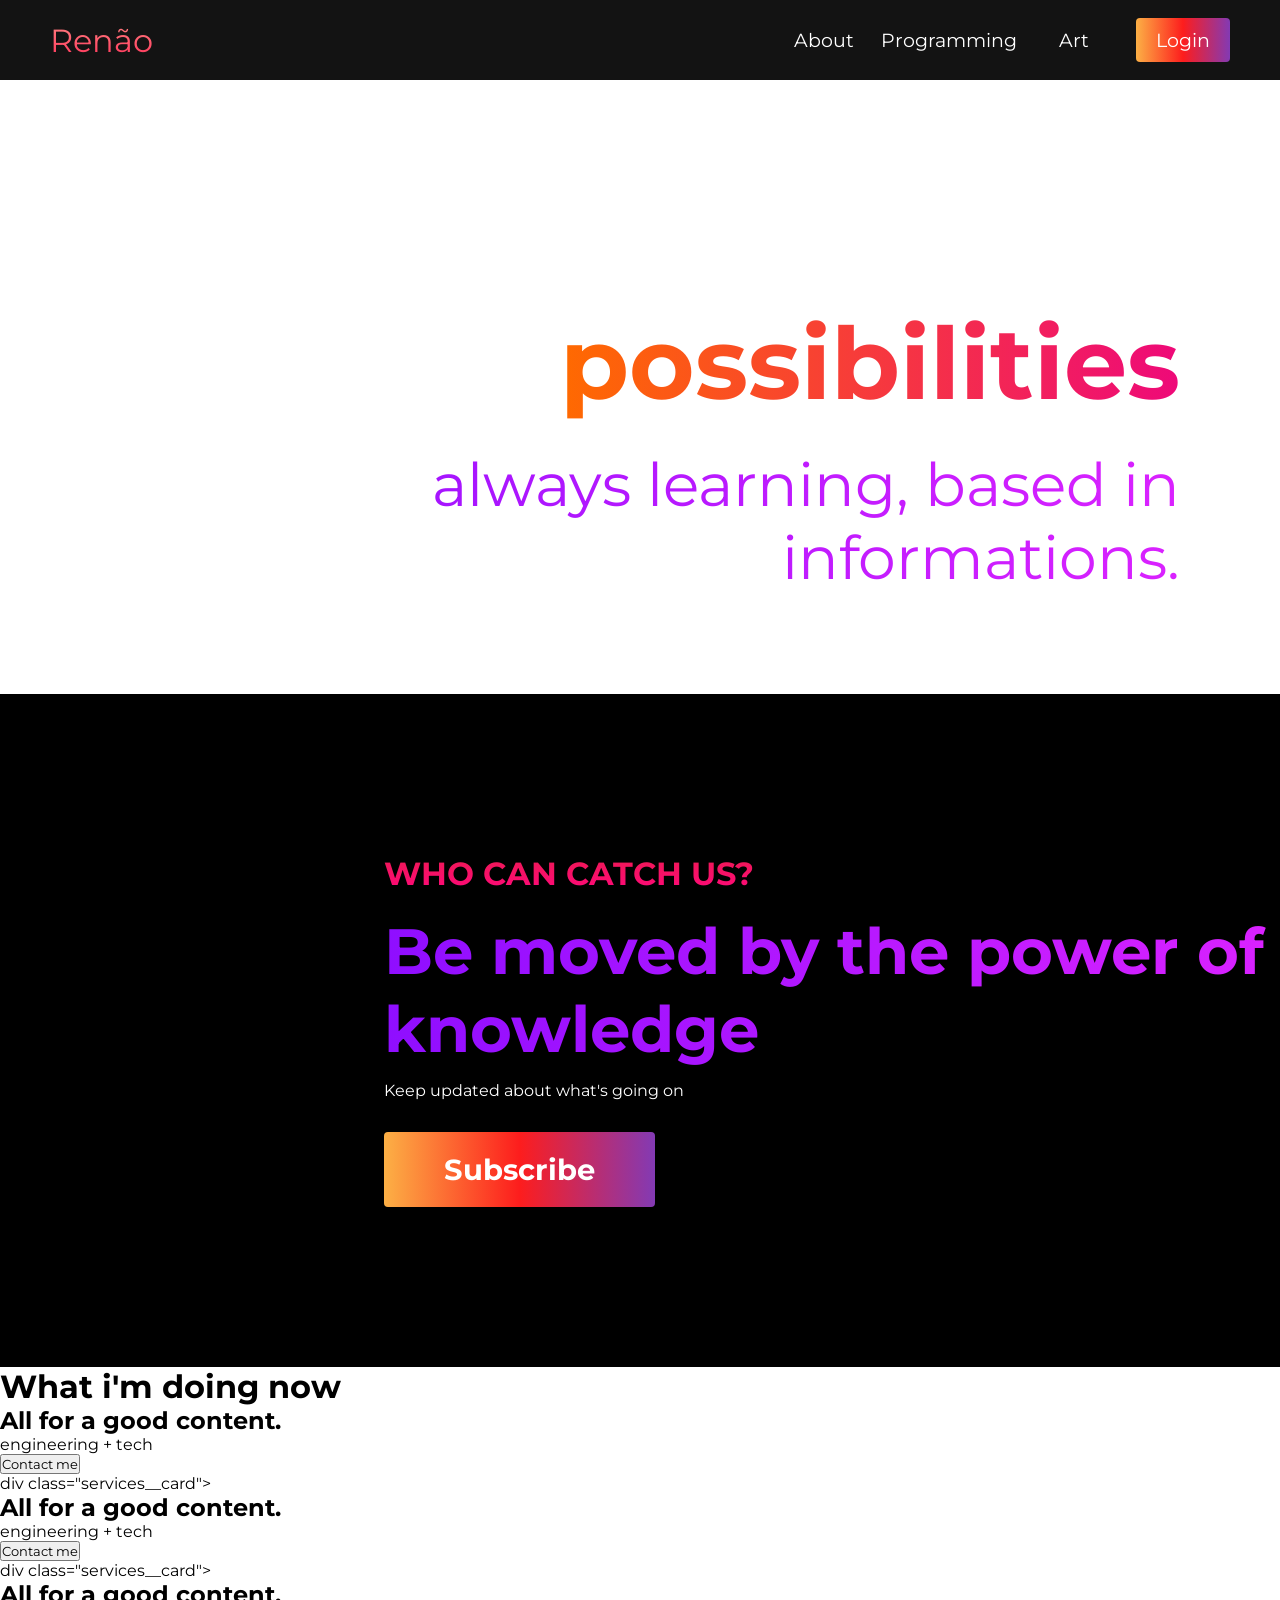
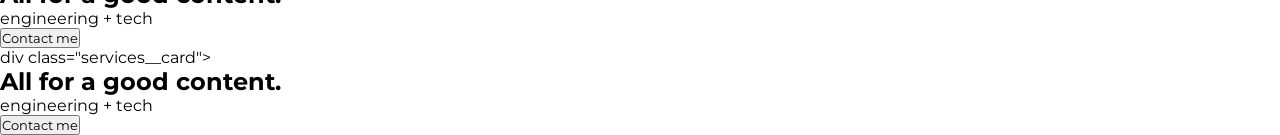
==== website (html-css-js)/home_page/index.html @ 816e6fe8 "17/02/2023 [20h17min] update envolving activities." ====
<!DOCTYPE html>
<html lang="en">
<head>
    <meta charset="UTF-8">
    <meta http-equiv="X-UA-Compatible" content="IE=edge">
    <meta name="viewport" content="width=device-width, initial-scale=1.0">
    <title>Renão | Digital Content + Entertainment</title>
    <link rel="stylesheet" href="styles.css">
    <link rel="stylesheet" href="https://unicons.iconscout.com/release/v4.0.0/css/line.css">    
</head>
<body>
    <!-- Navbar Section -->
    <nav class="navbar">
        <div class="navbar__container">
            <a href="#home" id="navbar__logo">Renão</a>
            <div class="navbar__toggle" id="mobile-menu">
                <span class="bar"></span>
                <span class="bar"></span>
                <span class="bar"></span>
            </div>
            <ul class="navbar__menu">
                <li class="navbar__item">
                    <a href="#about" class="navbar__links" id="about-page">About</a>
                </li>
                <li class="navbar__item">
                    <a href="#programming" class="navbar__links" id="devops-page">Programming</a>
                </li>
                <li class="navbar__item">
                    <a href="#art" class="navbar__links" id="portfolio-page">Art</a>
                </li>
                <li class="navbar__item">
                    <a href="#login" class="button" id="login">Login</a>
                </li>
            </ul>
        </div>
    </nav>

    <!-- Hero Section -->
    <div id="hero" class="home">
        <div class="hero__container">
            <h1 class="hero__heading">A world of <span>possibilities</span></h1>
            <p class="hero_description">always learning, based in informations.</p>
        </div>
    </div>

    <!-- About Section -->
    <div class="main" id="about">
        <div class="main__content">
            <div class="main__img--container">
                <!-- sublime text content -->
            </div>
                <h1>Who can catch us?</h1>
                <h2>Be moved by the power of knowledge</h2>
                <p><a>Keep updated about what's going on</a></p>
                <button class="main__btn"><a href="#"><b>Subscribe</b></a></button>
        </div>        
    </div>

<!-- What I'm Doing Now Section -->
<div class="whatimdoing" id="whatimdoingnow">
    <h1>What i'm doing now</h1>
    <div class="services__wrapper">
        <div class="services__card">
            <h2>All for a good content.</h2>
            <p>engineering + tech</p>
            <div class="services__btn"><button>Contact me</button></div>
        </div>
        div class="services__card">
            <h2>All for a good content.</h2>
            <p>engineering + tech</p>
            <div class="services__btn"><button>Contact me</button></div>
        </div>
        div class="services__card">
            <h2>All for a good content.</h2>
            <p>engineering + tech</p>
            <div class="services__btn"><button>Contact me</button></div>
        </div>
        div class="services__card">
            <h2>All for a good content.</h2>
            <p>engineering + tech</p>
            <div class="services__btn"><button>Contact me</button></div>
        </div>
    </div>
</div>
    <script src="app.js"></script>
</body> 
</html>
---- website (html-css-js)/home_page/styles.css ----
@import url('https://fonts.googleapis.com/css2?family=Montserrat:ital,wght@0,400;0,500;0,600;0,700;0,800;0,900;1,300;1,400;1,600;1,700;1,800;1,900&display=swap');

* { 
    box-sizing: border-box;
    margin: 0;
    padding: 0;
    font-family: 'Montserrat', sans-serif;
    scroll-behavior: smooth;    
}

.navbar {
    background: #131313;
    height: 80px;
    display: flex;
    scroll-behavior: smooth;
}

.navbar {
    background: #131313;
    height: 80px;
    display: flex;
    justify-content: center;
    align-items: center;
    font-size: 1.2rem;
    position: sticky;
    top: 0;
    z-index: 999;    
}

.navbar__container {
    display: flex;
    justify-content: space-between;
    height: 80px;
    z-index: 1;
    width: 100%;
    max-width: 1300px;
    margin: 0 auto;
    padding: 0 50px;    
}

#navbar__logo {
    background-color: #ff8177;
    background-image: linear-gradient(to top, #ff0844 0%, #ffb199 100%);
    background-size: 100%;
    -webkit-background-clip: text;
    -moz-background-clip: text;
    -webkit-text-fill-color: transparent;
    -moz-text-fill-color: transparent;
    display: flex;
    align-items: center;
    cursor: pointer;
    text-decoration: none;
    font-size: 2rem;
}

.navbar__menu {
    display: flex;
    align-items: center;
    list-style: none;
}

.navbar__links {
    color: #fff;
    display: flex;
    align-items: center;
    justify-content: center;
    width: 125px;
    text-decoration: none;
    height: 100%;
    transition: all 0.3s ease;
}

.navbar_btn {
    display: flex;
    justify-content: center;
    align-items: center;
    padding: 0 1rem;
    width: 100%;
}

.button { 
    display: flex;
    justify-content: center;
    align-items: center;
    text-decoration: none;
    padding: 10px 20px;
    height: 100%;
    width: 100%;
    border: none;
    outline: none;
    border-radius: 4px;
    background: #833ab4;
    background:  -webkit-linear-gradient(to right, #fcb045,#fd1d1d, #833ab4);
    background:  linear-gradient(to right, #fcb045,#fd1d1d, #833ab4);
    color: #fff;
    transition: all 0.3s ease;
}

.navbar_btn { 
    display: flex;
    justify-content: center;
    align-items: center;
    padding: 0 1rem;
    width: 100%;
}

.navbar__links:hover {
    color: #9158fc;
    transition: all 0.3s ease;
}

@media screen and (max-width: 960px) {
    .navbar__container {
        display: flex;
        justify-content: space-between;
        height: 80px;
        z-index: 1;
        width: 100%;
        max-width: 1300px;
        padding: 0;
    }
.navbar__menu{
    display: grid;
    grid-template-columns: auto;
    margin: 0;
    width: 100%; 
    position: absolute;
    /* top: -1000px; */
    top: -1000px;
    opacity: 1;
    transition: all 0.5s ease;
    z-index: -1;
    background: #131313;
}

.navbar__menu.active {
    background: #131313;
    top: 100%;
    opacity: 1;
    transition: all 0.5 ease;
    z-index: 99;
    height: 60vh;
    font-size: 1.6rem;

}

#navbar__logo {
    padding-left: 25px;   
}

.navbar__toggle .bar {
    width: 25px;
    height: 3px;
    margin: 5px auto;
    transition: all 0.3s ease-in-out;
    background: #000;
}

.navbar__item {
    width: 100%;    
}

.navbar__links {
    text-align: center;
    padding: 2rem;
    width: 100%;
    display: table;
}

.navbar__btn {
    padding-bottom: 2rem;
}

.button {
    display: flex;
    justify-content: center;
    align-items: center;
    width: 80px;
    height: 80px;
    margin: 0;
}

#mobile-menu{
    position: absolute;
    top: 20%;
    right: 5%;
    transform: translate(5%, 20%);
}

.navbar__toggle .bar {
    display: block;
    cursor: pointer;
}

#mobile-menu.is-active .bar:nth-child(2) {
    opacity: 0;
}

#mobile-menu.is-active .bar:nth-child(1) {
    transform: translateY(8px) rotate(45deg);
}

#mobile-menu.is-active .bar:nth-child(3) {
    transform: translateY(-8px) rotate(-45deg);
}
}

/* Hero Section */
.hero {
    background: #000000;
    background: linear-gradient(to right, #161616, #000000);
    padding: 200px 0;
}

.hero__container {
    background-image: url('./images/_MG_0172.jpg');
    display: flex;
    flex-direction: column;
    justify-content: right;
    align-items: right;
    max-width: 100%;
    margin: 0 auto;
    height: 90%;
    text-align: right;
    padding: 100px;
}

.hero__heading {
    font-size: 100px;
    margin-bottom: 24px;
    color: #fff;
}

.hero__heading span {
    background: #ee0979;  /* fallback for old browsers */
    background: -webkit-linear-gradient(to right, #ff6a00, #ee0979);  /* Chrome 10-25, Safari 5.1-6 */
    background: linear-gradient(to right, #ff6a00, #ee0979); /* W3C, IE 10+/ Edge, Firefox 16+, Chrome 26+, Opera 12+, Safari 7+ */
}

.hero__heading span {
    background: #ee0979;  /* fallback for old browsers */
    background: -webkit-linear-gradient(to right, #ff6a00, #ee0979);  /* Chrome 10-25, Safari 5.1-6 */
    background: linear-gradient(to right, #ff6a00, #ee0979); /* W3C, IE 10+/ Edge, Firefox 16+, Chrome 26+, Opera 12+, Safari 7+ */
    background-size: 100%;
    -webkit-background-clip: text;
    -moz-background-clip: text;
    -webkit-text-fill-color: transparent;
    -mo-text-fill-color: transparent;
}

.hero_description{
    font-size: 60px;
    background: #da22ff;  /* fallback for old browsers */
    background: -webkit-linear-gradient(to right, #9114ff, #da22ff);  
    /* Chrome 10-25, Safari 5.1-6 */
    background: linear-gradient(to right, #8f0eff, #da22ff);
    /* W3C, IE 10+/ Edge, Firefox 16+, Chrome 26+, Opera 12+, Safari 7+ */
    background-size: 100%;
    -webkit-background-clip: text;
    -moz-background-clip: text;
    -webkit-text-fill-color: transparent;
    -mo-text-fill-color: transparent;
}

.highlight { 
    border-bottom: 4px solid rgb(132, 0, 255);
}

@media screen and (max-width: 768px) {
    .hero__heading {
        font-size: 60px;
    }

    .hero__description {
        font-size: 40px;
    }
}

/* About Section */
.main {
    background-color: #000000;
    padding: 10rem 0;
}

.main__container {
    display: grid;
    grid-template-columns: 1fr 1fr;
    align-items: center;
    justify-content: center;
    margin: 0 auto;
    height: 90%;
    z-index: 1;
    width: 100%;
    max-width: 1300px;
    padding: 0 50px;
}

.main__content{
    color: #fff;
    width: 100%;    
}

.main__content h1 {
    font-size: 2rem;
    margin-left: 30%;
    background-color: #fe3b6f;
    background-image: linear-gradient(to top, #ff087b 0%, #ed1a52 100%);
    background-size: 100%;
    -webkit-background-clip: text;
    -moz-background-clip: text;
    -webkit-text-fill-color: transparent;
    -moz-text-fill-color: transparent;
    text-transform: uppercase;
    margin-bottom: 32px;    
}

.main__content h2 {
    font-size: 4rem;
    margin-top: -1%;
    margin-left: 30%;
    margin-bottom: 1%;
    background: #da22ff;  /* fallback for old browsers */
    background: -webkit-linear-gradient(to right, #9114ff, #da22ff);  
    /* Chrome 10-25, Safari 5.1-6 */
    background: linear-gradient(to right, #8f0eff, #da22ff);
    /* W3C, IE 10+/ Edge, Firefox 16+, Chrome 26+, Opera 12+, Safari 7+ */
    background-size: 100%;
    -webkit-background-clip: text;
    -moz-background-clip: text;
    -webkit-text-fill-color: transparent;
    -mo-text-fill-color: transparent;
}

.main__content p {
    margin-top: 0,7%;
    margin-left: 30%;
}

.main__content button {
    margin-left: 30%;
}

.main__btn {
    font-size: 1.8rem;
    background: #833ab4;
    background:  -webkit-linear-gradient(to right, #fcb045,#fd1d1d, #833ab4);
    background:  linear-gradient(to right, #fcb045,#fd1d1d, #833ab4);
    padding: 20px 60px;
    border: none;
    border-radius: 4px;
    color: #fff;
    margin-top: 2rem;
    cursor: pointer;
    position: relative;
    transition: all 0.35s;
    outline: none;
}

.main__btn a {
    position: relative;
    z-index: 2;
    color: #fff;
    text-decoration: none;    
}

.main__btn:after {
    position: absolute;
    content: '';
    top: 0;
    left: 0;
    width: 0;
    height: 100%;
    background: all 0.35s;
    border-radius: 4px;
}

.main__btn:hover {
    color: #fff;   
}

.main__btn:hover:after {
    width: 100%;
}

.main__img--container {
    text-align: center;  
}

.main__img--card {
    margin: 10px;
    height: 500px;
    width: 500px;
    border-radius: 4px;
    display: flex;
    flex-direction: column;
    justify-content: center;
    color: #fff;
    background-image: linear-gradient(to right, #00dbde 0%, #fc00ff 100%);    
}

.uil-layer-group, 
.uil-users { 
    font-size: 14rem;
}

#card-2 {
    background: #ff512f;
    background:  -webkit-linear-gradient(to right, #dd2476,#ff512f);
    background:  linear-gradient(to right, #dd2476,#ff512f, #833ab4);
}

/* Mobile Responsive */
@media screen and(max-width: 1100px) {
    .main__container {
        display: grid;
        grid-template-columns: 1fr;
        align-items: center;
        width: 100%;
        margin: 0 auto;
        height: 90%;
    }
    .main__img--container {
        display: flex;
        justify-content: center;
    }

    .main__img--card {
        height: 425px;
        width: 425px;
    }

    .main__content {
        text-align: center;
        margin-bottom: 4rem;
    }

    .main__content h1 {
        font-size: 2.5rem;
        margin-top: 2rem;

    }

    .main__content h2 {
        font-size: 3rem;
    }

    .main__content p {
        margin-top: 1rem;
        font-size: 1.5rem;
    }
}

@media screen and (max-width: 480px) {
    .main__img--card {
        width: 250px;
        height: 250px;        
    }

    .fa-users,  .fa-layer-group {
        font-size: 4rem;
    }

    .main__content h1 {
        font-size: 2rem;
        margin-top: 3rem;

    }
 
    .main__content h1 {
        font-size: 2.5rem;
        margin-top: 2rem;

    }

    .main__content h2 {
        font-size: 3rem;
    }

    .main__content p {
        margin-top: 2rem;
    }

    .main__btn {
        padding: 12px 36px;
        margin: 2.5rem 0;
    }
}
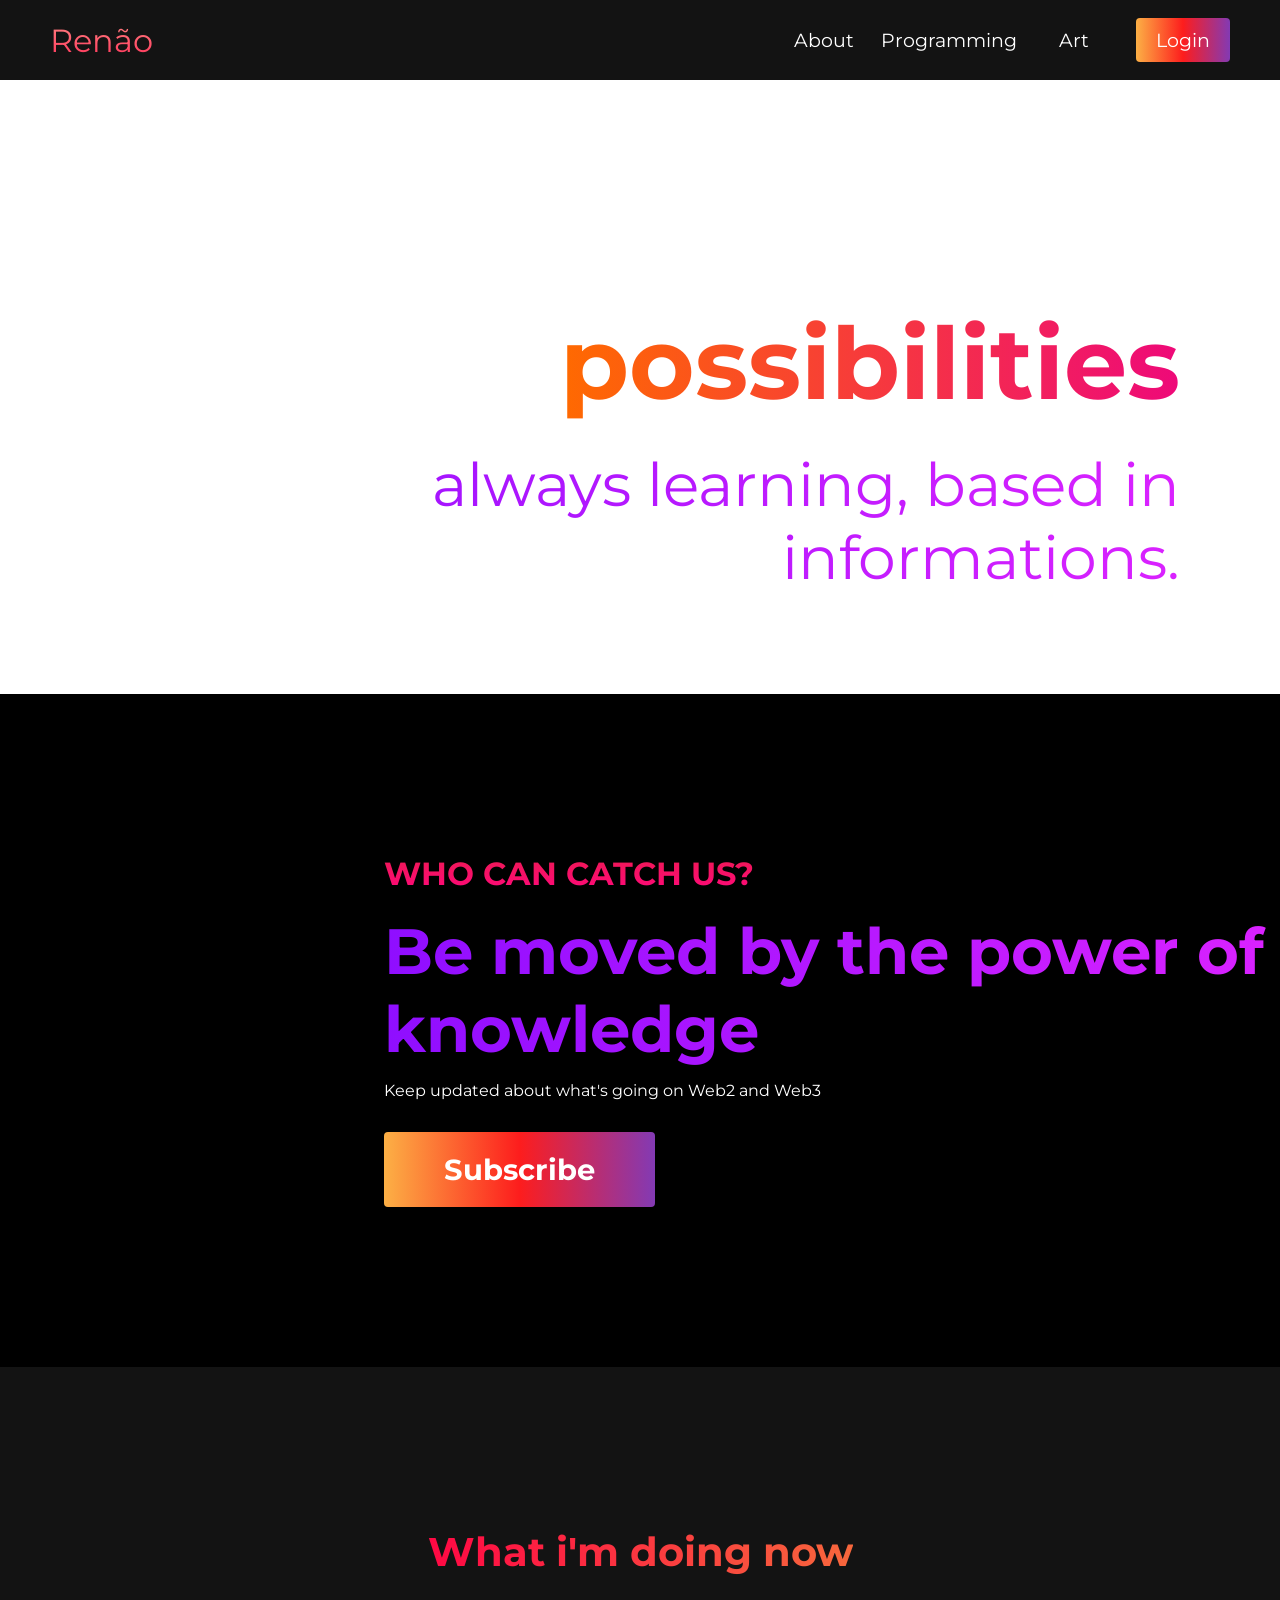
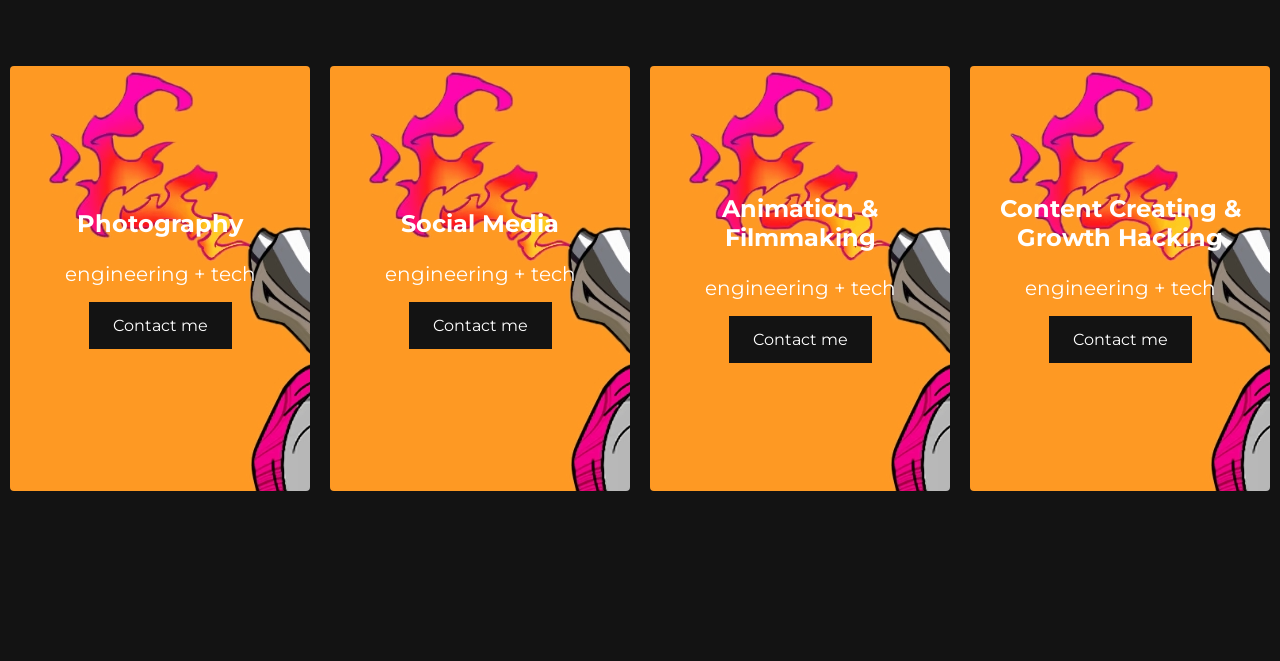
==== commit 880c36ef: "17/02/2023 [21h33min]" ====
--- a/website (html-css-js)/home_page/index.html
+++ b/website (html-css-js)/home_page/index.html
@@ -51,7 +51,7 @@
             </div>
                 <h1>Who can catch us?</h1>
                 <h2>Be moved by the power of knowledge</h2>
-                <p><a>Keep updated about what's going on</a></p>
+                <p><a>Keep updated about what's going on Web2 and Web3</a></p>
                 <button class="main__btn"><a href="#"><b>Subscribe</b></a></button>
         </div>        
     </div>
@@ -59,26 +59,26 @@
 <!-- What I'm Doing Now Section -->
 <div class="whatimdoing" id="whatimdoingnow">
     <h1>What i'm doing now</h1>
-    <div class="services__wrapper">
-        <div class="services__card">
-            <h2>All for a good content.</h2>
+    <div class="whatimdoing__wrapper">
+        <div class="whatimdoing__card" id="1">
+            <h2>Photography</h2>
             <p>engineering + tech</p>
-            <div class="services__btn"><button>Contact me</button></div>
+            <div class="whatimdoing__btn"><button>Contact me</button></div>
         </div>
-        div class="services__card">
-            <h2>All for a good content.</h2>
+        <div class="whatimdoing__card" id="2">
+            <h2>Social Media</a></h2>
             <p>engineering + tech</p>
-            <div class="services__btn"><button>Contact me</button></div>
+            <div class="whatimdoing__btn"><button>Contact me</button></div>
         </div>
-        div class="services__card">
-            <h2>All for a good content.</h2>
+        <div class="whatimdoing__card" id="3">
+            <h2>Animation & Filmmaking</h2>
             <p>engineering + tech</p>
-            <div class="services__btn"><button>Contact me</button></div>
+            <div class="whatimdoing__btn"><button>Contact me</button></div>
         </div>
-        div class="services__card">
-            <h2>All for a good content.</h2>
+        <div class="whatimdoing__card" id="4">
+            <h2>Content Creating & Growth Hacking</h2>
             <p>engineering + tech</p>
-            <div class="services__btn"><button>Contact me</button></div>
+            <div class="whatimdoing__btn"><button>Contact me</button></div>
         </div>
     </div>
 </div>
--- a/website (html-css-js)/home_page/styles.css
+++ b/website (html-css-js)/home_page/styles.css
@@ -486,4 +486,100 @@
     }
 }
 
-
+/* What I'm Doing Now Section */
+.whatimdoing {
+    background: #131313;
+    display: flex;
+    flex-direction: column;
+    justify-content: center;
+    align-items: center;
+    height: 100%;
+    padding: 10rem 0;    
+}
+
+.whatimdoing h1 {
+    background-color: #ff8177;
+    background-image: linear-gradient(to right, #ff0844 0%, #f7673c 100%);
+    background-size: 100%;
+    -webkit-background-clip: text;
+    -moz-background-clip: text;
+    -webkit-text-fill-color: transparent;
+    -moz-text-fill-color: transparent;
+    margin-bottom: 5rem;
+    font-size: 2.5rem;
+}
+
+.whatimdoing__wrapper {
+    display: grid;
+    grid-template-columns: 1fr 1fr 1fr 1fr;
+    grid-template-rows: 1fr;
+}
+
+.whatimdoing__card {
+    margin: 10px;
+    height: 425px;
+    width: 300px;
+    border-radius: 4px;
+    display: flex;
+    flex-direction: column;
+    justify-content: center;
+    color: #fff;
+    background-image: linear-gradient(to right, #00dbde 0%, #fc00ff 100%);
+    transition: 0.3s ease-in;
+}
+.whatimdoing__card:nth-child(1) {
+    background-image: url('./images/profile_photo.jpg')
+}
+
+.whatimdoing__card:nth-child(2) {
+    background-image: url('./images/profile_photo.jpg')
+}
+
+.whatimdoing__card:nth-child(3) {
+    background-image: url('./images/profile_photo.jpg')
+}
+
+.whatimdoing__card:nth-child(4) {
+    background-image: url('./images/profile_photo.jpg') 
+}
+
+.whatimdoing__card h2 {
+    text-align: center;
+}
+
+.whatimdoing__card p {
+    text-align: center;
+    margin-top: 24px;
+    font-size: 20px;
+}
+
+.whatimdoing__btn {
+    display: flex;
+    justify-content: center;
+    margin-top: 16px;
+}
+
+.whatimdoing__card button {
+    color: #fff;
+    padding: 14px 24px;
+    border: none;
+    outline: none;
+    background-color: #131313;
+    font-size: 1rem;
+}
+
+.whatimdoing__card button:hover {
+    cursor: pointer;
+}
+
+.whatimdoing__card:hover {
+    transform: scale(1.075);
+    transition: 0.3s ease-in;
+    cursor: pointer;
+}
+
+.whatimdoing__card:hover {
+    transform: scale(1.075);
+    transition: 0.3s ease-in;
+    cursor: pointer;
+}
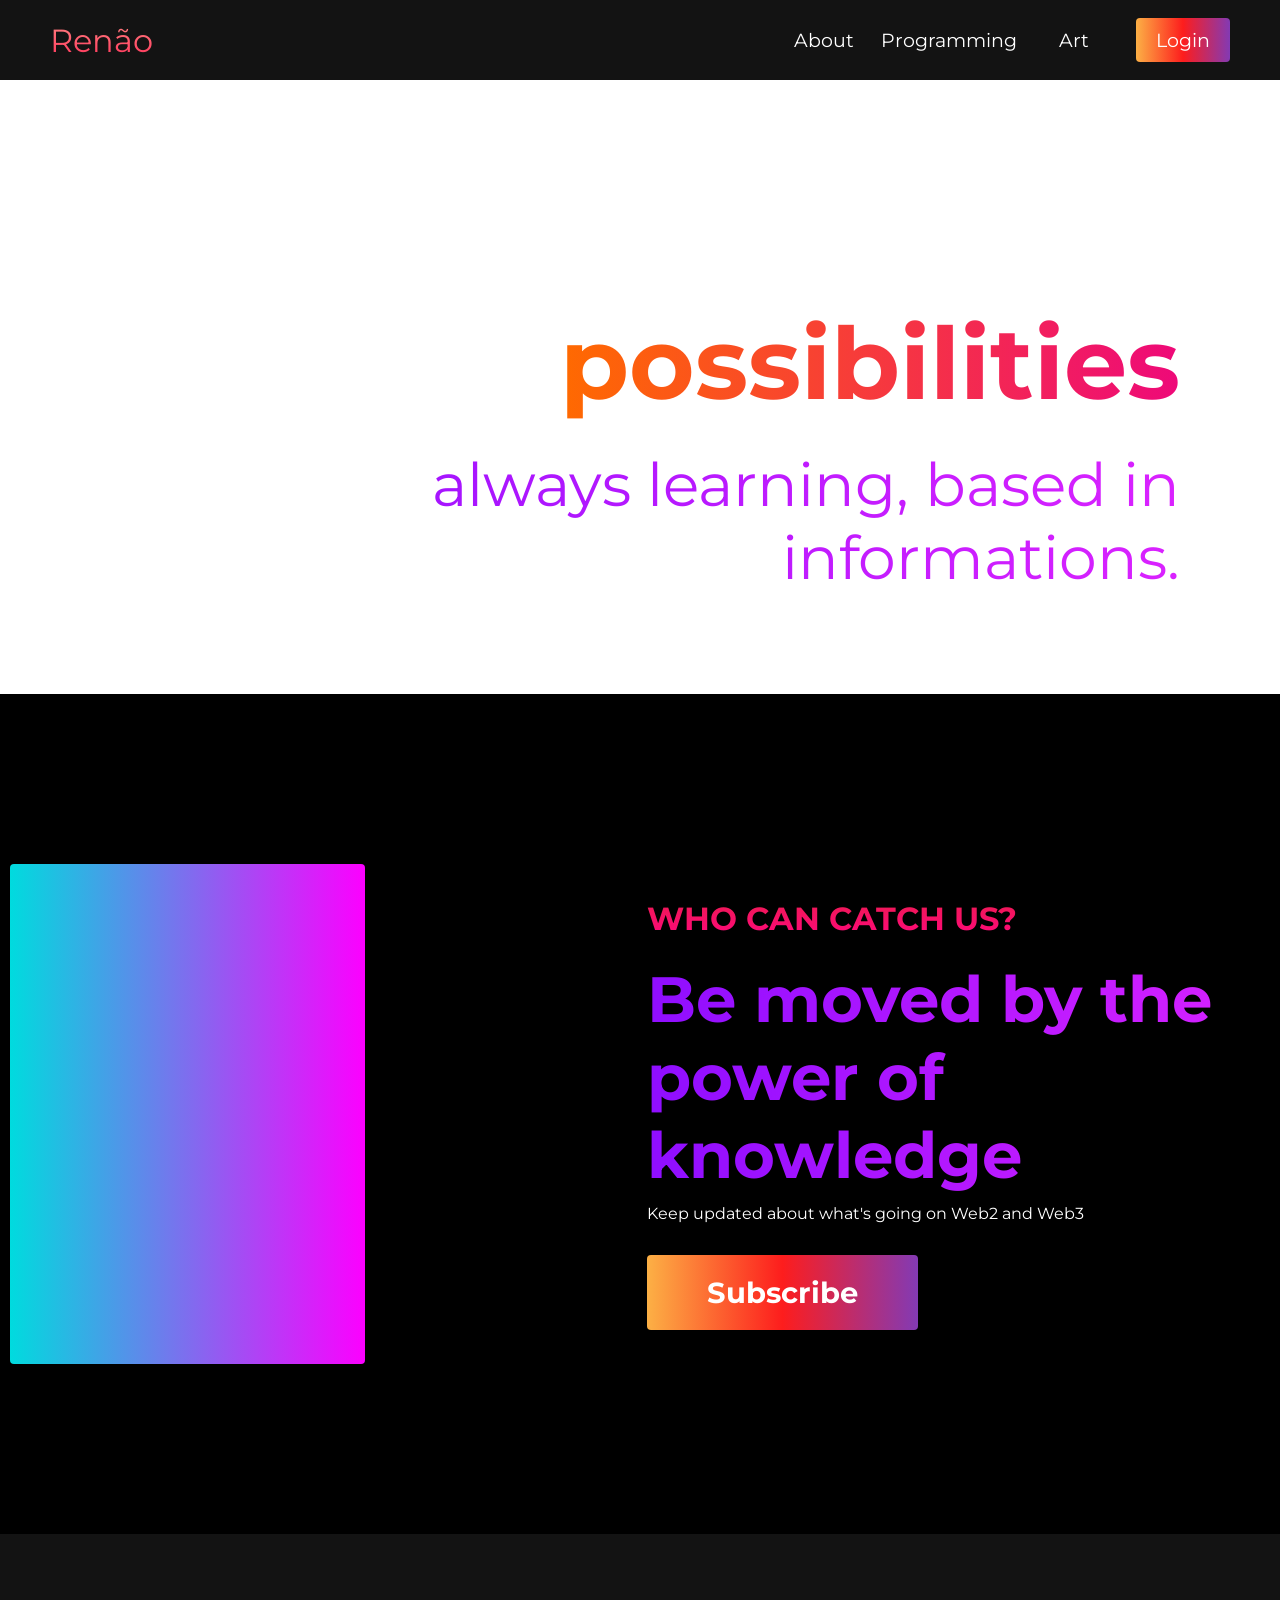
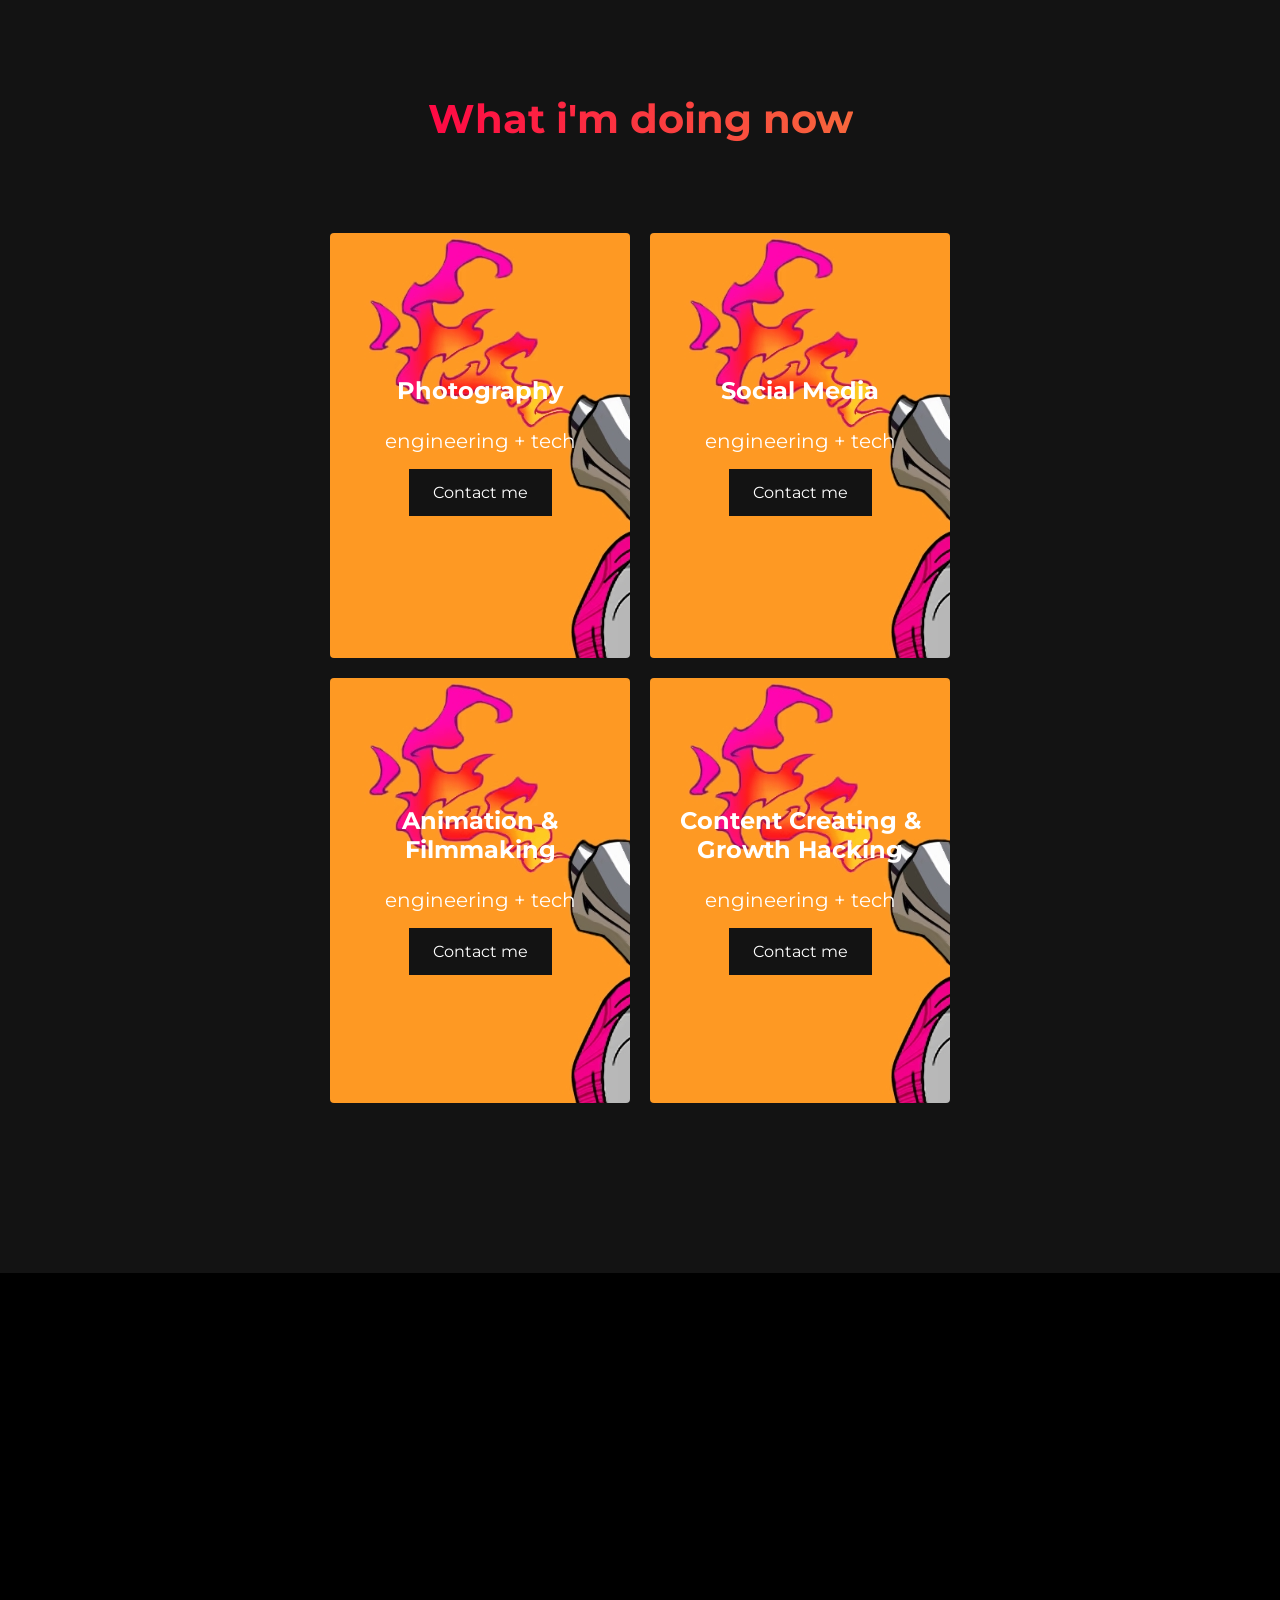
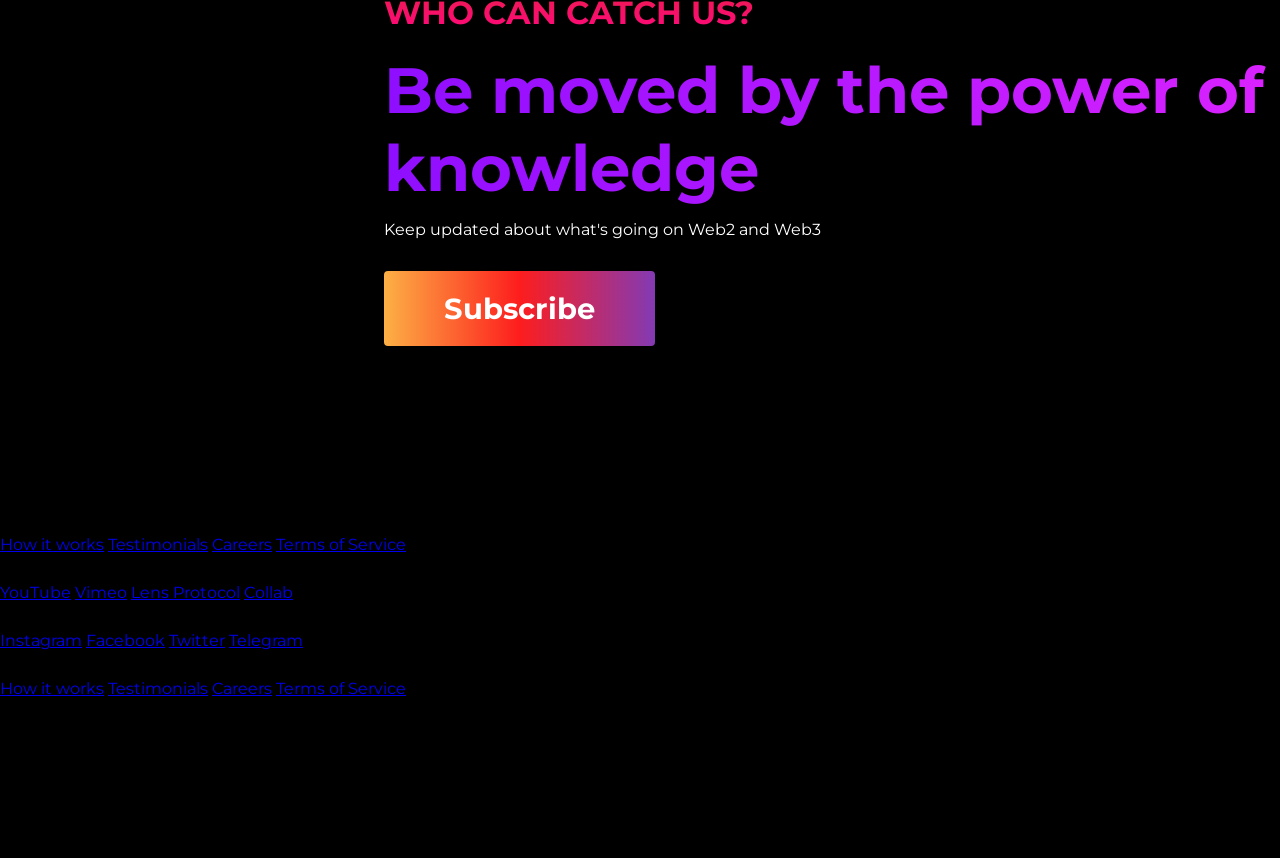
==== commit 52a5fca5: "17/02/2023 [23h06min] last update of the week. < keep it going />" ====
--- a/website (html-css-js)/home_page/index.html
+++ b/website (html-css-js)/home_page/index.html
@@ -47,12 +47,14 @@
     <div class="main" id="about">
         <div class="main__content">
             <div class="main__img--container">
-                <!-- sublime text content -->
+                <div class="main__img--card"><i class="uil uil-nerd"></i></div>
+                <div class="text-container">
+                    <h1>Who can catch us?</h1>
+                    <h2>Be moved by the power of knowledge</h2>
+                    <p><a>Keep updated about what's going on Web2 and Web3</a></p>
+                    <button class="main__btn"><a href="#"><b>Subscribe</b></a></button>  
+                </div>
             </div>
-                <h1>Who can catch us?</h1>
-                <h2>Be moved by the power of knowledge</h2>
-                <p><a>Keep updated about what's going on Web2 and Web3</a></p>
-                <button class="main__btn"><a href="#"><b>Subscribe</b></a></button>
         </div>        
     </div>
 
@@ -82,6 +84,60 @@
         </div>
     </div>
 </div>
+
+<!-- Features Section -->
+<div class="main" id="sign-up">
+    <div class="main" id="about">
+        <div class="main__content">
+                <h1>Who can catch us?</h1>
+                <h2>Be moved by the power of knowledge</h2>
+                <p><a>Keep updated about what's going on Web2 and Web3</a></p>
+                <button class="main__btn"><a href="#"><b>Subscribe</b></a></button>
+        </div>    
+</div>
+
+<!-- Footer Section -->
+<div class="footer_container">
+    <div class="footer_links">
+        <div class="footer__link--wrapper">
+            <div class="footer__container">
+              
+                        <div class="footer__link--items">
+                            <h2>About Us</h2>
+                            <a href="/login">How it works</a>
+                            <a href="/login">Testimonials</a>
+                            <a href="/login">Careers</a>
+                            <a href="/login">Terms of Service</a>
+                        </div>
+                    </div>
+                    <div class="footer__link-wrapper">
+                        <div class="footer__link--items">
+                            <h2>Videos</h2>
+                            <a href="/login">YouTube</a>
+                            <a href="/login">Vimeo</a>
+                            <a href="/login">Lens Protocol</a>
+                            <a href="/login">Collab</a>
+                        </div>
+                        <div class="footer__link--items">
+                            <h2>Social Media</h2>
+                            <a href="/login">Instagram</a>
+                            <a href="/login">Facebook</a>
+                            <a href="/login">Twitter</a>
+                            <a href="/login">Telegram</a>
+                        </div>
+                        <div class="footer__link--items">
+                            <h2>About Us</h2>
+                            <a href="/login">How it works</a>
+                            <a href="/login">Testimonials</a>
+                            <a href="/login">Careers</a>
+                            <a href="/login">Terms of Service</a>
+                        </div>
+                    </div>
+                    </div>
+                </div>
+    </div>
+</div>
+
     <script src="app.js"></script>
 </body> 
 </html>
--- a/website (html-css-js)/home_page/styles.css
+++ b/website (html-css-js)/home_page/styles.css
@@ -223,6 +223,16 @@
     height: 90%;
     text-align: right;
     padding: 100px;
+}
+
+.hero__container img {
+    margin: 10px;
+    height: 500px;
+    width: 500px;
+    border-radius: 4px;
+    display: flex;
+    flex-direction: column;
+    color: #fff;
 }
 
 .hero__heading {
@@ -383,7 +393,10 @@
 }
 
 .main__img--container {
-    text-align: center;  
+    text-align: left;
+    display: flex; 
+    justify-content: center;
+    align-items: center; 
 }
 
 .main__img--card {
@@ -394,12 +407,13 @@
     display: flex;
     flex-direction: column;
     justify-content: center;
+    align-items: center;
     color: #fff;
     background-image: linear-gradient(to right, #00dbde 0%, #fc00ff 100%);    
 }
 
 .uil-layer-group, 
-.uil-users { 
+.uil-nerd { 
     font-size: 14rem;
 }
 
@@ -582,4 +596,18 @@
     transform: scale(1.075);
     transition: 0.3s ease-in;
     cursor: pointer;
-}+}
+
+@media screen and (max-width: 1300px) {
+    .whatimdoing__wrapper {
+        grid-template-columns: 1fr 1fr;
+    }
+}
+
+@media screen and (max-width: 768px) {
+    .whatimdoing__wrapper {
+        grid-template-columns: 1fr;
+    }
+}
+
+/* Footer CSS */
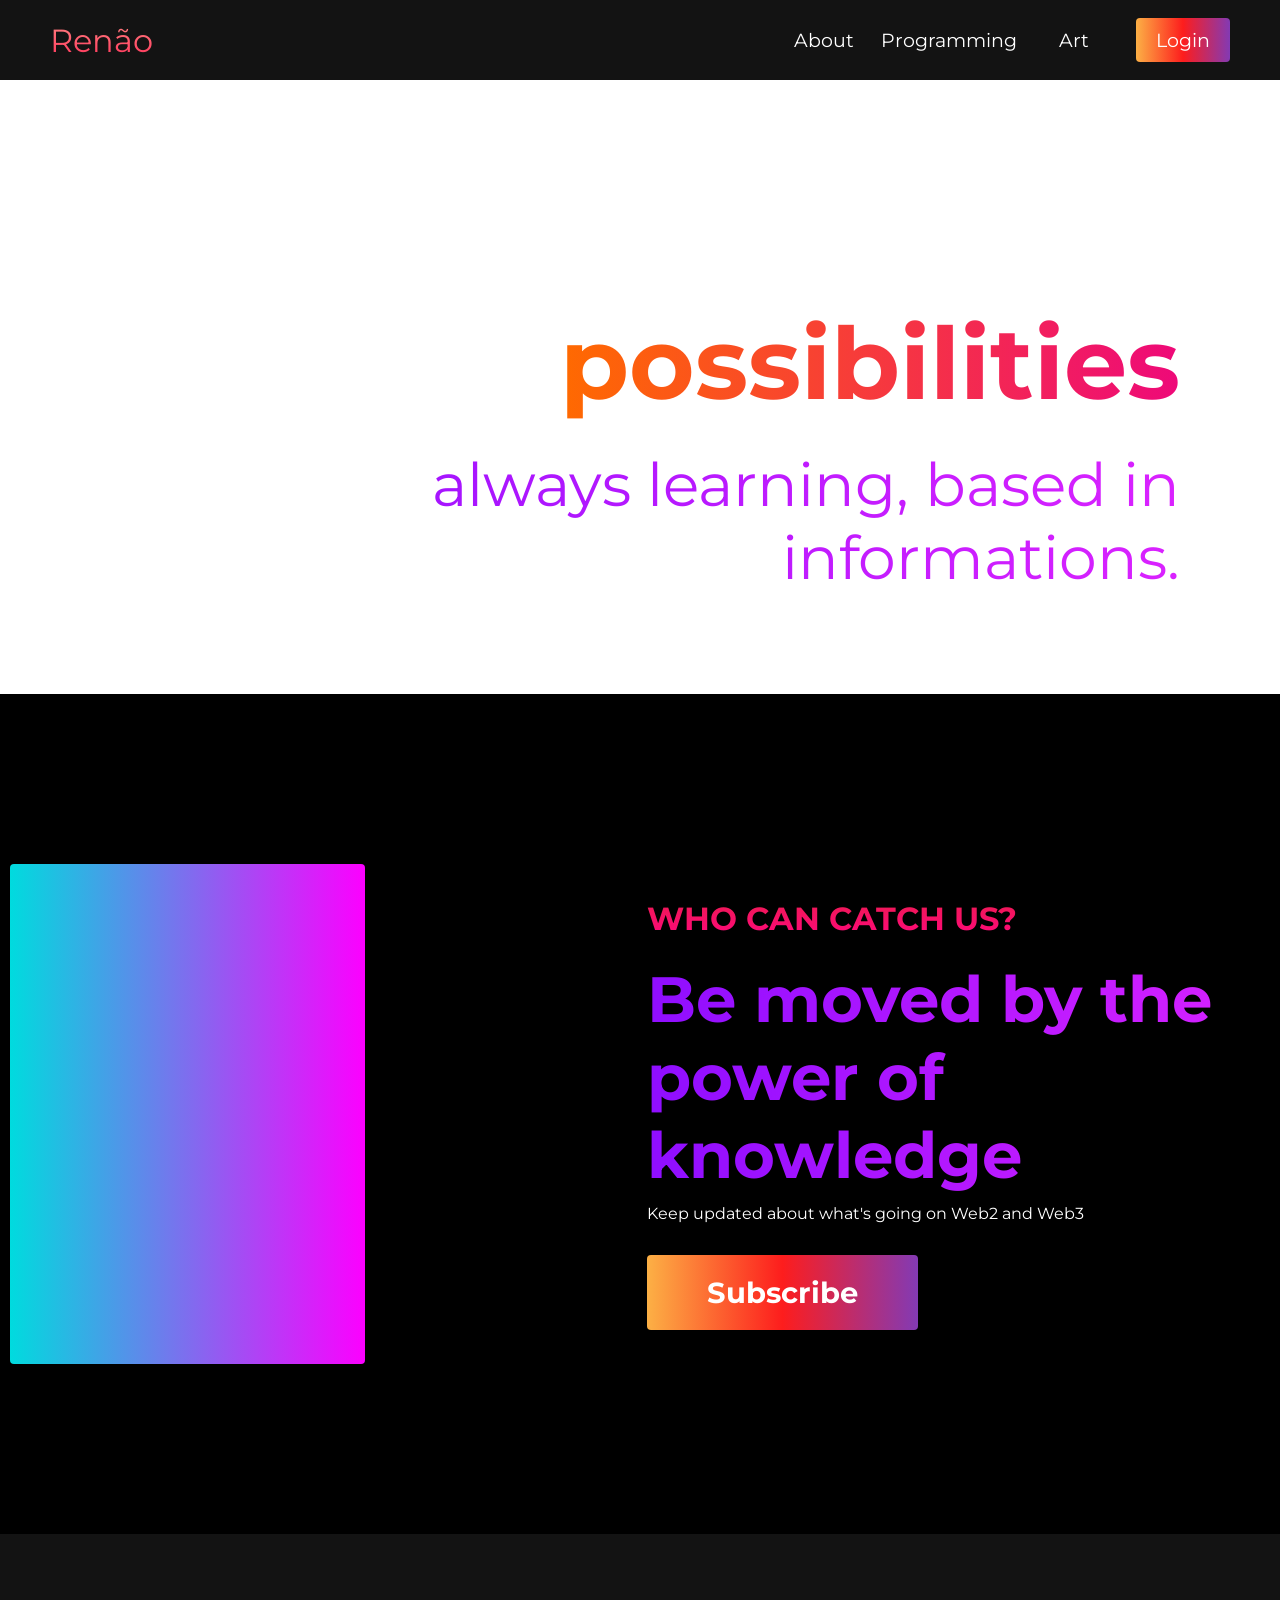
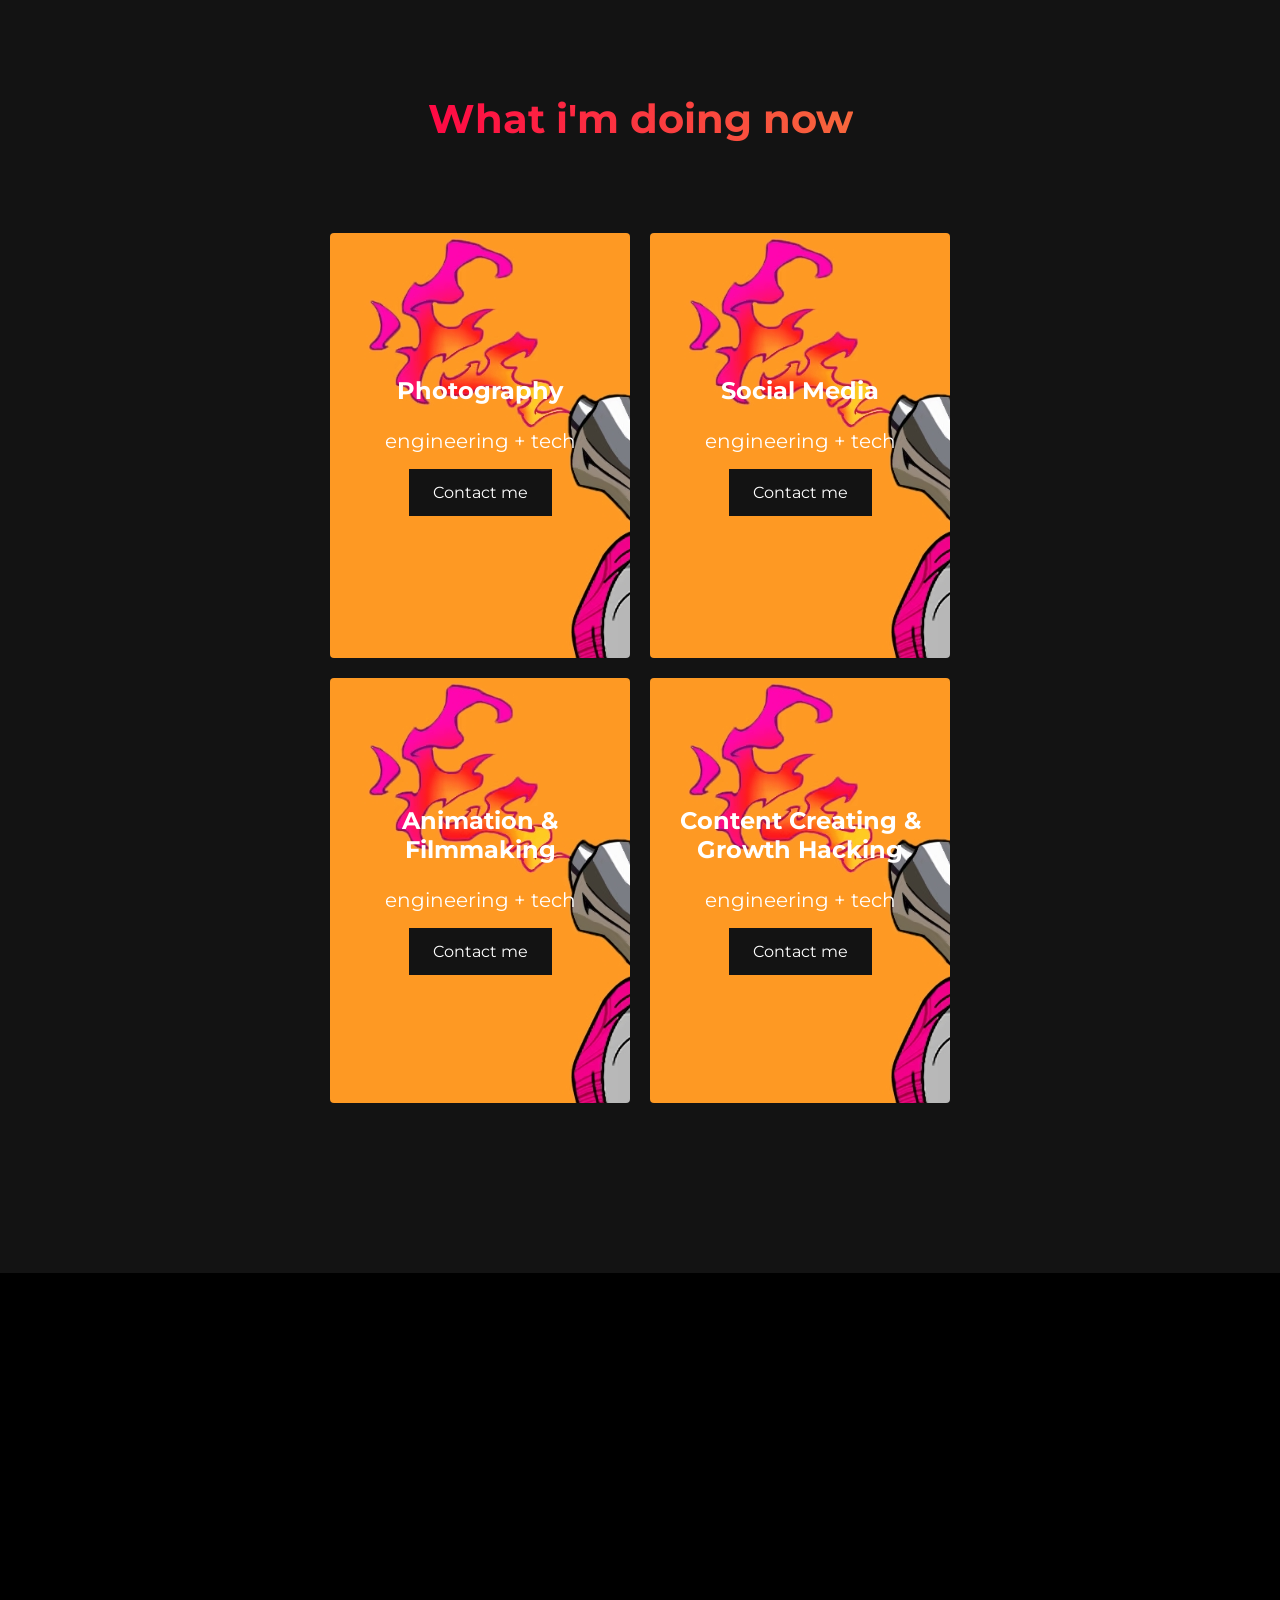
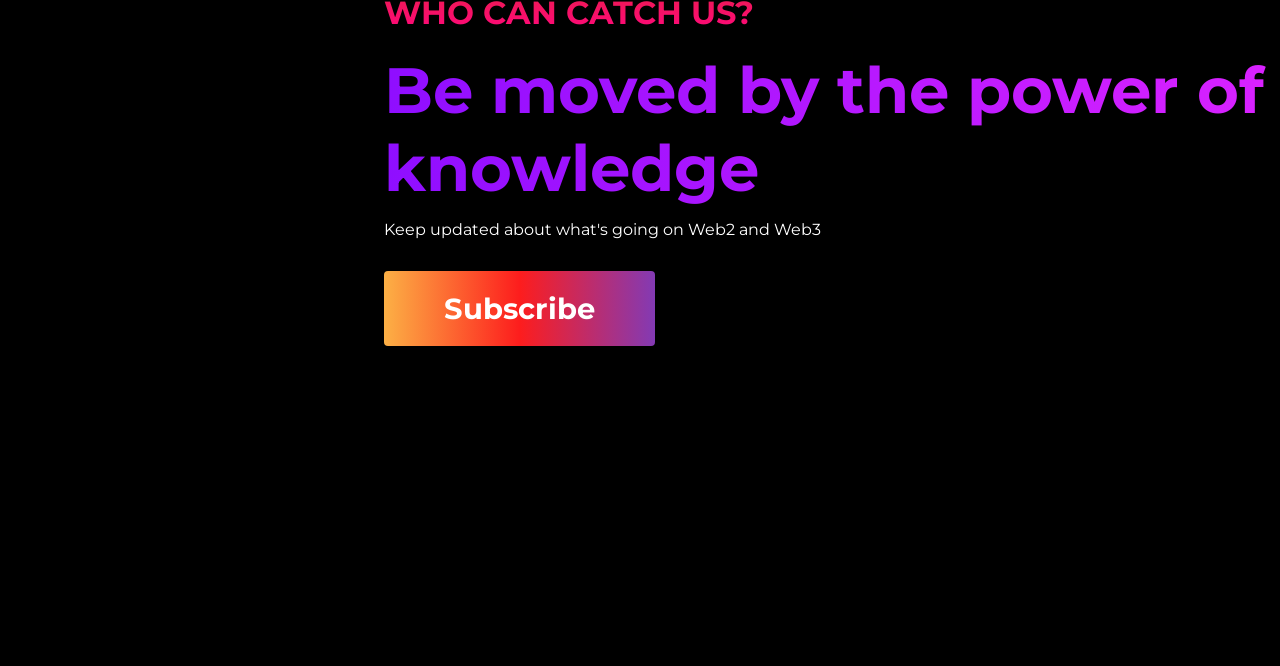
==== commit 5a0c6806: "19/02/2023 [19h51min] atypical day, 1st tentative to correct some html5 errors.  div tags..." ====
--- a/website (html-css-js)/home_page/index.html
+++ b/website (html-css-js)/home_page/index.html
@@ -97,46 +97,7 @@
 </div>
 
 <!-- Footer Section -->
-<div class="footer_container">
-    <div class="footer_links">
-        <div class="footer__link--wrapper">
-            <div class="footer__container">
-              
-                        <div class="footer__link--items">
-                            <h2>About Us</h2>
-                            <a href="/login">How it works</a>
-                            <a href="/login">Testimonials</a>
-                            <a href="/login">Careers</a>
-                            <a href="/login">Terms of Service</a>
-                        </div>
-                    </div>
-                    <div class="footer__link-wrapper">
-                        <div class="footer__link--items">
-                            <h2>Videos</h2>
-                            <a href="/login">YouTube</a>
-                            <a href="/login">Vimeo</a>
-                            <a href="/login">Lens Protocol</a>
-                            <a href="/login">Collab</a>
-                        </div>
-                        <div class="footer__link--items">
-                            <h2>Social Media</h2>
-                            <a href="/login">Instagram</a>
-                            <a href="/login">Facebook</a>
-                            <a href="/login">Twitter</a>
-                            <a href="/login">Telegram</a>
-                        </div>
-                        <div class="footer__link--items">
-                            <h2>About Us</h2>
-                            <a href="/login">How it works</a>
-                            <a href="/login">Testimonials</a>
-                            <a href="/login">Careers</a>
-                            <a href="/login">Terms of Service</a>
-                        </div>
-                    </div>
-                    </div>
-                </div>
-    </div>
-</div>
+
 
     <script src="app.js"></script>
 </body> 
--- a/website (html-css-js)/home_page/styles.css
+++ b/website (html-css-js)/home_page/styles.css
@@ -611,3 +611,42 @@
 }
 
 /* Footer CSS */
+.footer__container{
+     background-color: #131313;
+     padding: 5rem 0;
+     display: flex;
+     flex-direction: column;
+     justify-content: center;
+     align-items: center;
+}
+
+#footer_logo {
+    color: #fff;
+    display: flex;
+    align-items: center;
+    cursor: pointer;
+    text-decoration: none;
+    font-size: 2rem;
+}
+
+.footer__links {
+    width: 100%;
+    max-width: 1000px;
+    display: flex;
+    justify-content: center;
+}
+
+
+.footer__links--wrapper {
+    display: flex;
+}
+
+.footer__link--items {
+    display: flex;
+    flex-direction: column;
+    align-items: flex-start;
+    margin: 16px;
+    text-align: left;
+    width: 160px;
+    box-sizing: border-box;
+}
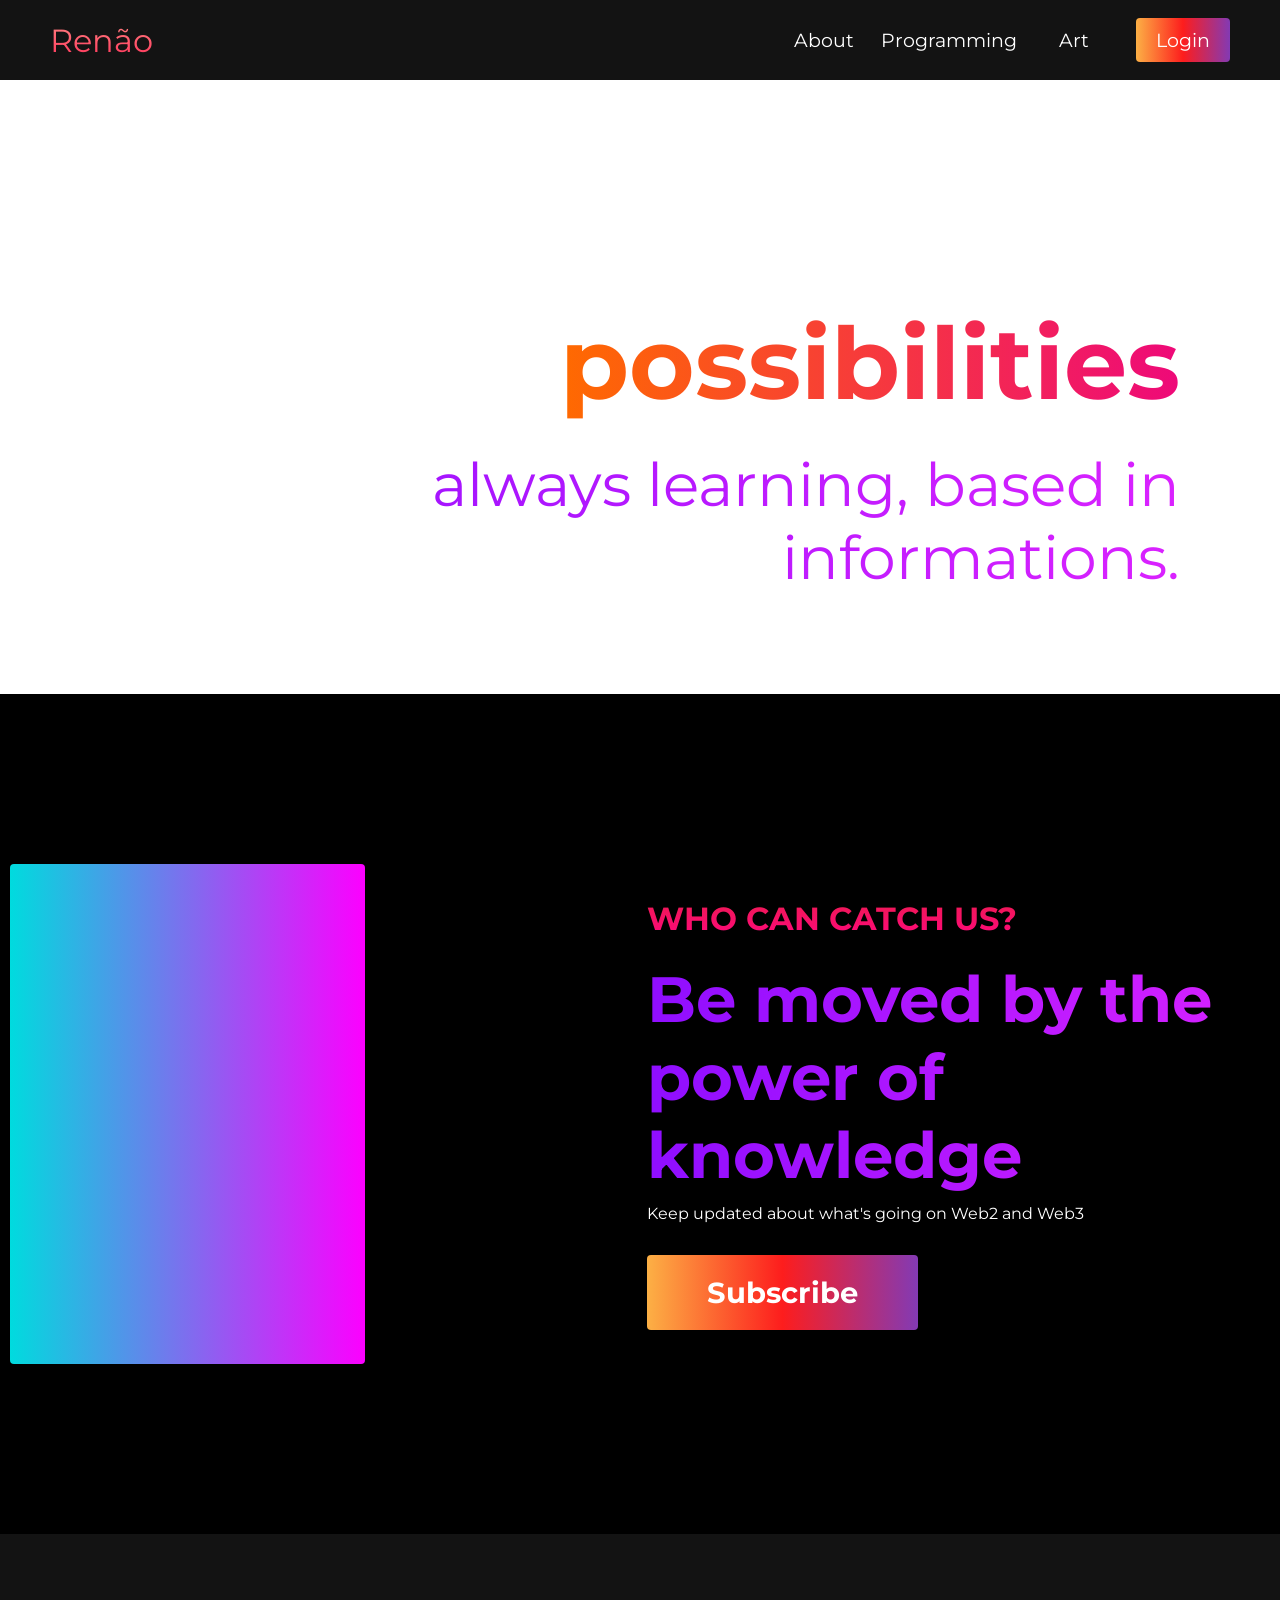
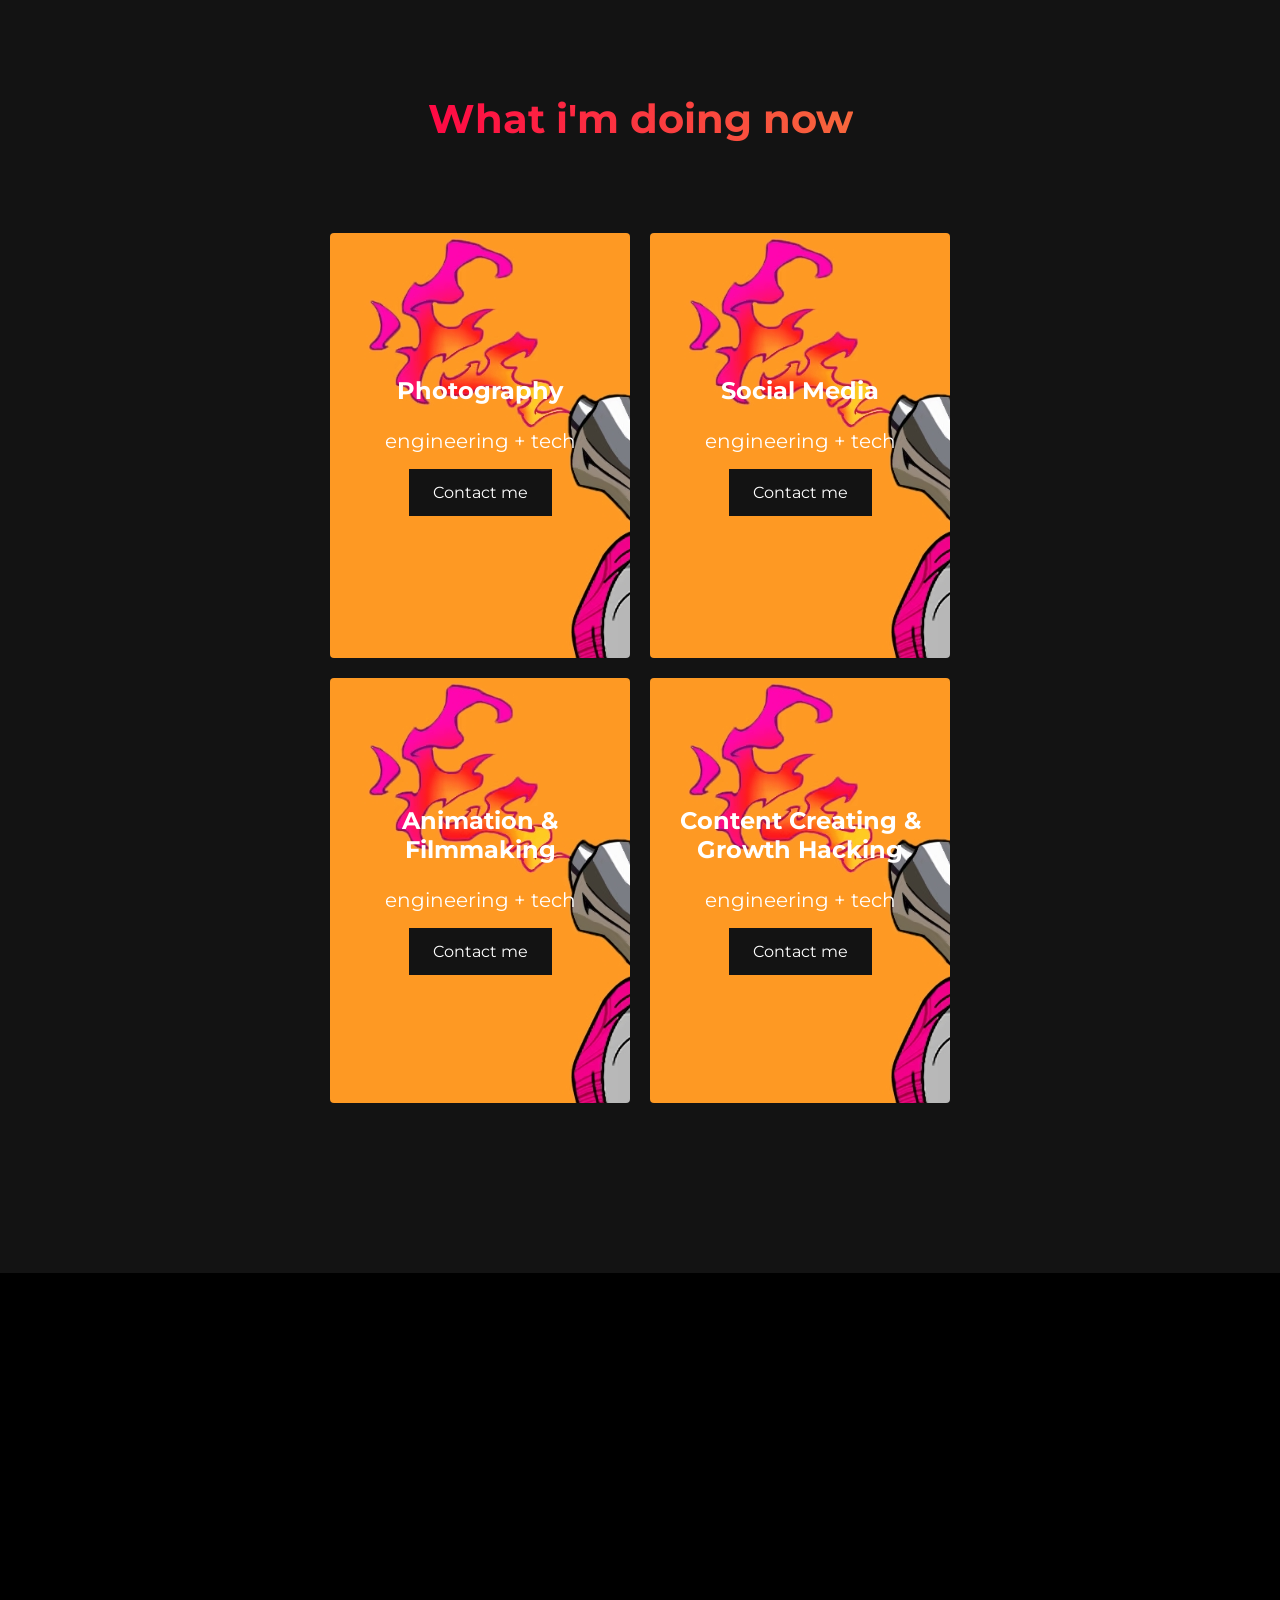
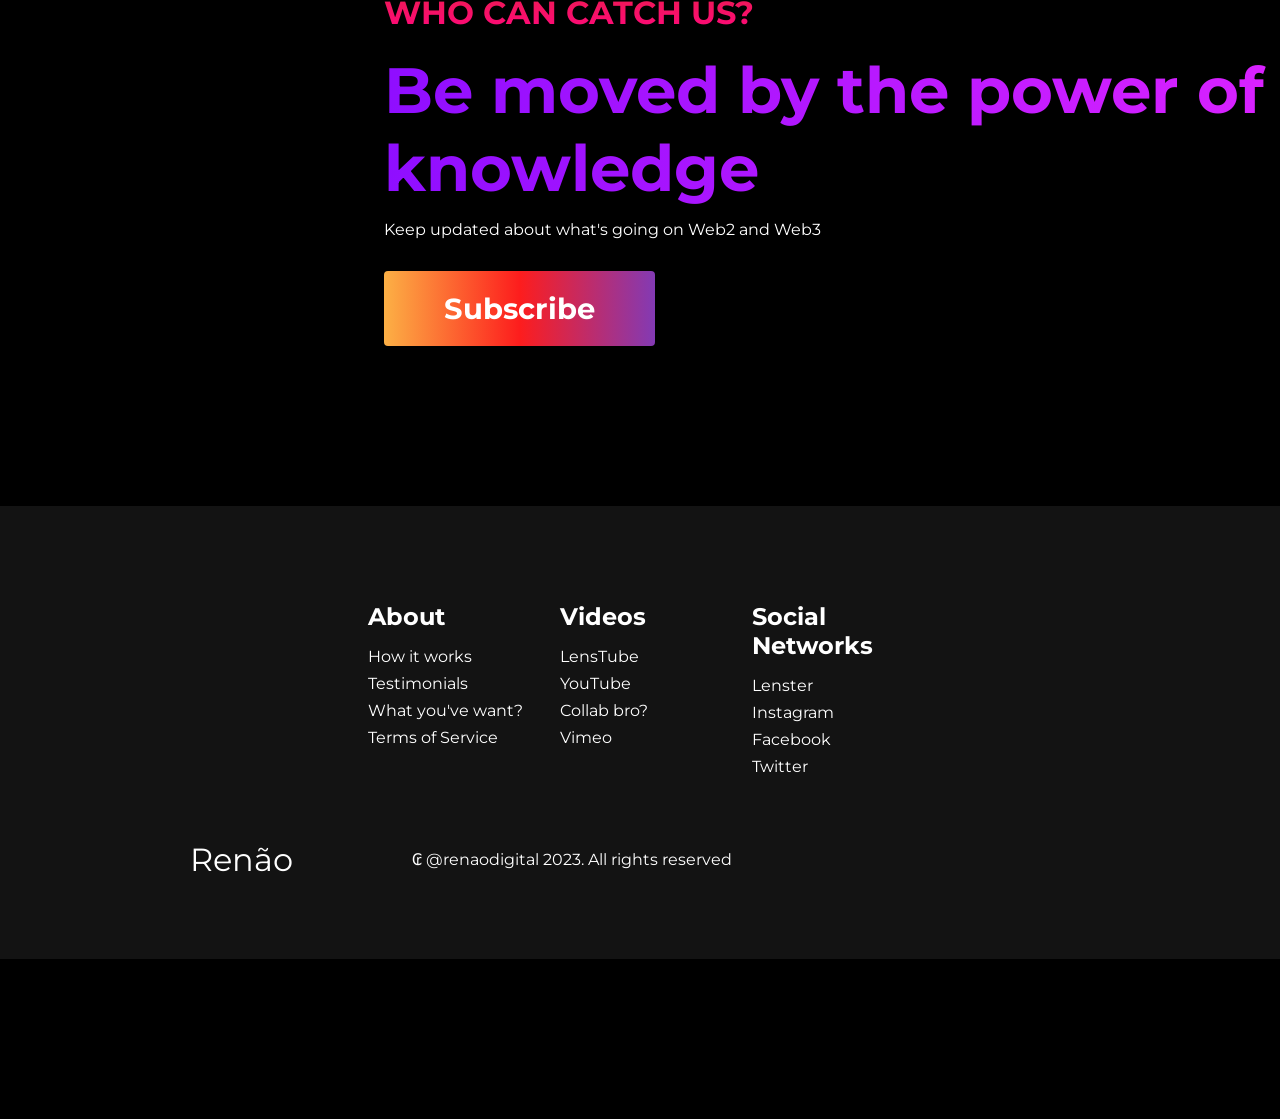
==== commit 7799c166: "21/02/2023 [01h44min] 1st Stage completed. 2nd & 3rd (soon){ }" ====
--- a/website (html-css-js)/home_page/index.html
+++ b/website (html-css-js)/home_page/index.html
@@ -97,7 +97,52 @@
 </div>
 
 <!-- Footer Section -->
-
+<div class="footer__container">
+    <div class="footer__links">
+        <div class="footer__link-wrapper">
+            <div class="footer__link--items">
+                <h2>About</h2>
+                <a href="/login">How it works</a>
+                <a href="/login">Testimonials</a> <a href="/login">What you've want?</a>
+                <a href="/login">Terms of Service</a>
+            </div>
+        </div>
+        <div class="footer__link--wrapper">
+            <div class="footer__link--items">
+                <h2>Videos</h2>
+                <a href="/login">LensTube</a>
+                <a href="/login">YouTube</a> <a href="/login">Collab bro?</a>
+                <a href="/login">Vimeo</a>
+            </div>
+            <div class="footer__link--items">
+                <h2>Social Networks</h2>
+                <a href="/login">Lenster</a>
+                <a href="/login">Instagram</a> <a href="/login">Facebook</a>
+                <a href="/login">Twitter</a>
+            </div>
+        </div>
+    </div>
+    <section class="social__networks">
+        <div class="social__networks--wrap">
+            <div class="footer__logo">
+                <a href="/" id="footer__logo">Renão</a>
+            </div>
+            <p class="website__rights">₢ @renaodigital 2023. All rights reserved</p>
+            <div class="social__icons">
+                <a href="/" class="social__icon--link" target="_blank"
+                ><i class="uil uil-facebook"></i></a>
+                <a href="/" class="social__icon--link" target="_blank"
+                ><i class="uil uil-twitter"></i></a>
+                <a href="/" class="social__icon--link" target="_blank"
+                ><i class="uil uil-instagram"></i></a>
+                <a href="/" class="social__icon--link" target="_blank"
+                ><i class="uil uil-youtube"></i></a>
+                <a href="/" class="social__icon--link" target="_blank"
+                ><i class="uil uil-linkedin"></i></a> 
+            </div>
+        </div>
+    </section>
+</div>
 
     <script src="app.js"></script>
 </body> 
--- a/website (html-css-js)/home_page/styles.css
+++ b/website (html-css-js)/home_page/styles.css
@@ -611,16 +611,16 @@
 }
 
 /* Footer CSS */
-.footer__container{
-     background-color: #131313;
-     padding: 5rem 0;
-     display: flex;
-     flex-direction: column;
-     justify-content: center;
-     align-items: center;
-}
-
-#footer_logo {
+.footer__container {
+    background: #131313;
+    padding: 5rem 0;
+    display: flex;
+    flex-direction: column;
+    justify-content: center;
+    align-items: center;
+}
+
+#footer__logo {
     color: #fff;
     display: flex;
     align-items: center;
@@ -637,7 +637,7 @@
 }
 
 
-.footer__links--wrapper {
+.footer__link--wrapper {
     display: flex;
 }
 
@@ -649,4 +649,82 @@
     text-align: left;
     width: 160px;
     box-sizing: border-box;
-}+}
+
+.footer__link--items h2 {
+    margin-bottom: 16px;
+    color: #fff;
+}
+
+.footer__link--items a {
+    color: #fff;
+    text-decoration: none;
+    margin-bottom: 0.5rem;
+    transition: 0.3 ease-out;
+}
+
+.footer__link--items a:hover {
+    color: #e9e9e9;
+    transition: 0.3 ease-out;
+}
+
+.social__icon--link {
+    color: #fff;
+    font-size: 24px;
+}
+
+.social__networks {
+    max-width: 1000px;
+    width: 100%;
+}
+
+.social__networks--wrap {
+    display: flex;
+    justify-content: space-between;
+    align-items: center;
+    width: 90%;
+    max-width: 1000px;
+    margin: 40px auto 0 auto;
+}
+
+.social__icons {
+    display: flex;
+    justify-content: space-between;
+    align-items: center;
+    width: 240px;
+}
+
+.website__rights {
+    color: #fff;
+}
+
+@media screen and(max-width: 820px) {
+    .footer__links {
+        padding-top: 2rem;
+    }
+
+    #footer__logo {
+        margin-bottom: 2rem;
+    }
+
+    .website__rights {
+        margin-bottom: 2rem;
+    }
+
+    .footer__link--wrapper {
+        flex-direction: column;
+    }
+
+    .socia__media--wrap {
+        flex-direction: column;
+    }
+    }
+
+@media screen and (max-width: 480px) {
+    .footer__link--items {
+        margin: 0;
+        padding: 10px;
+        width: 100%; 
+    }
+}
+
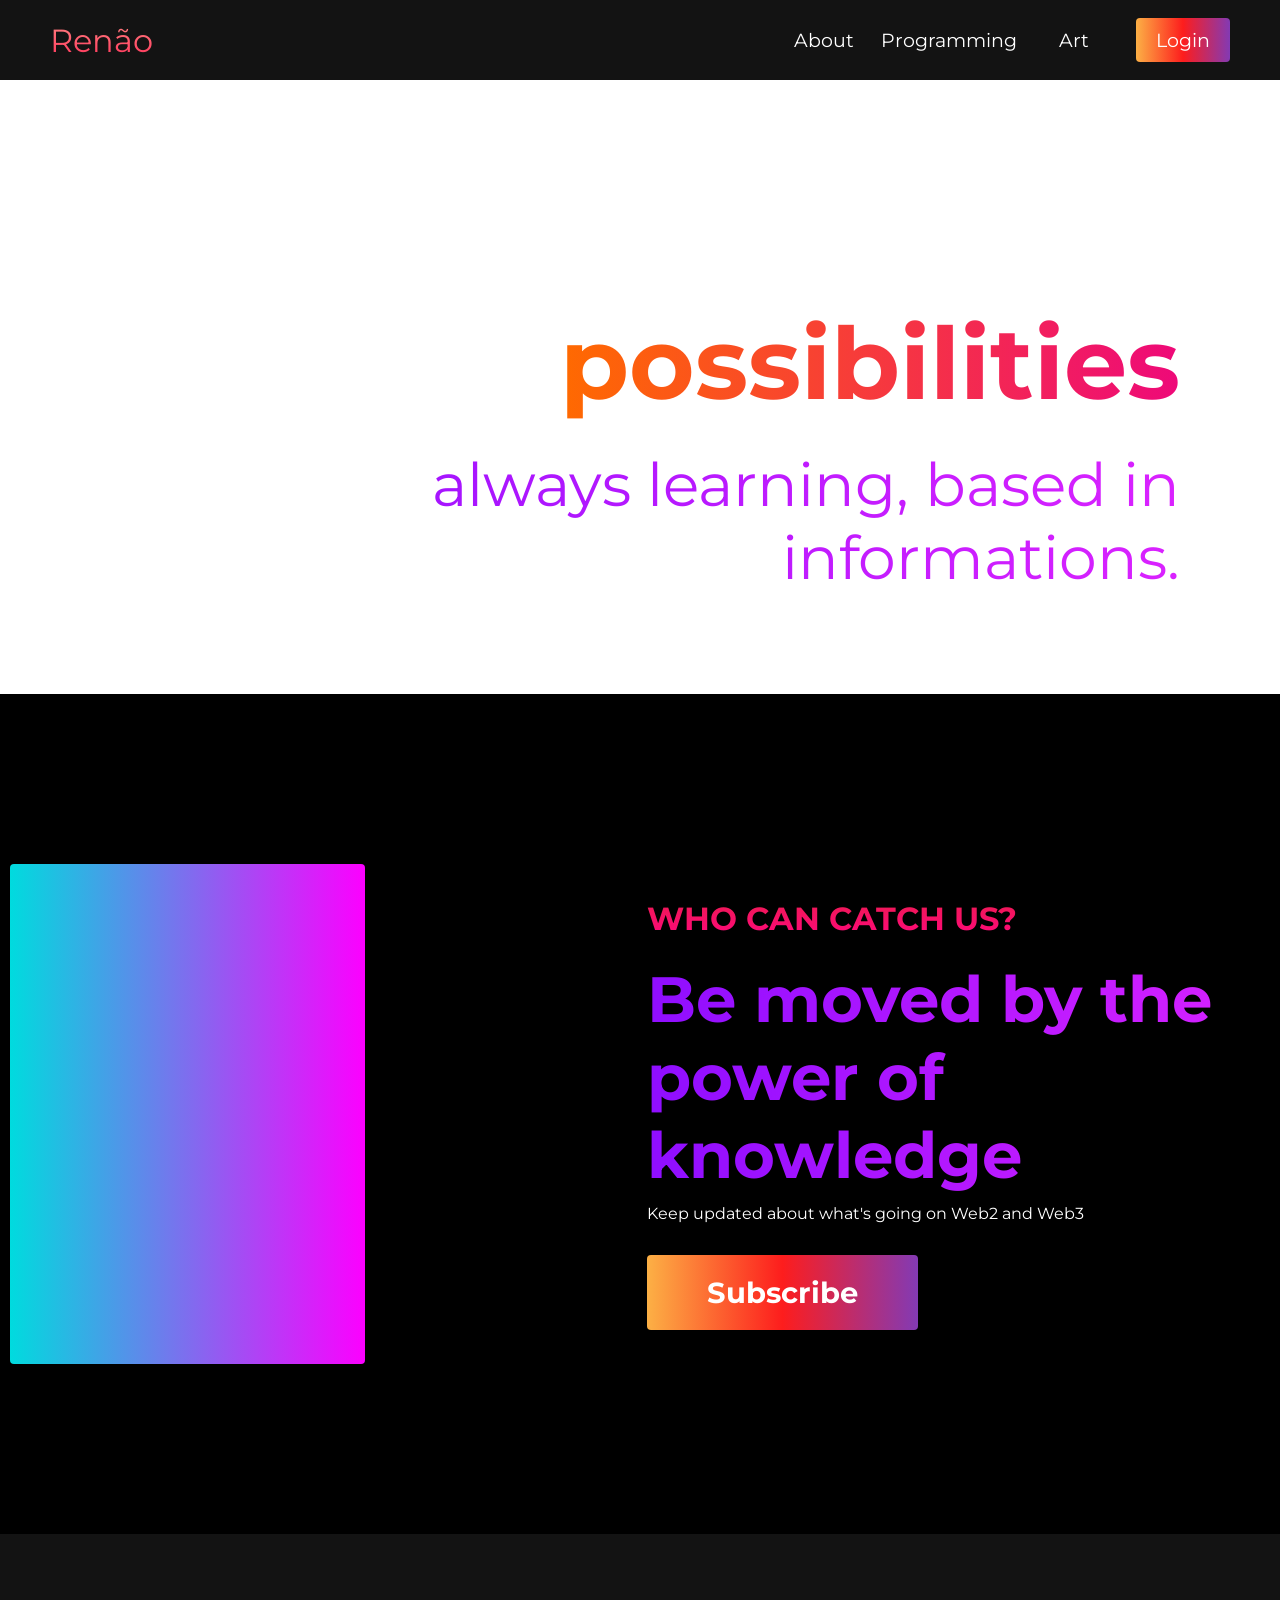
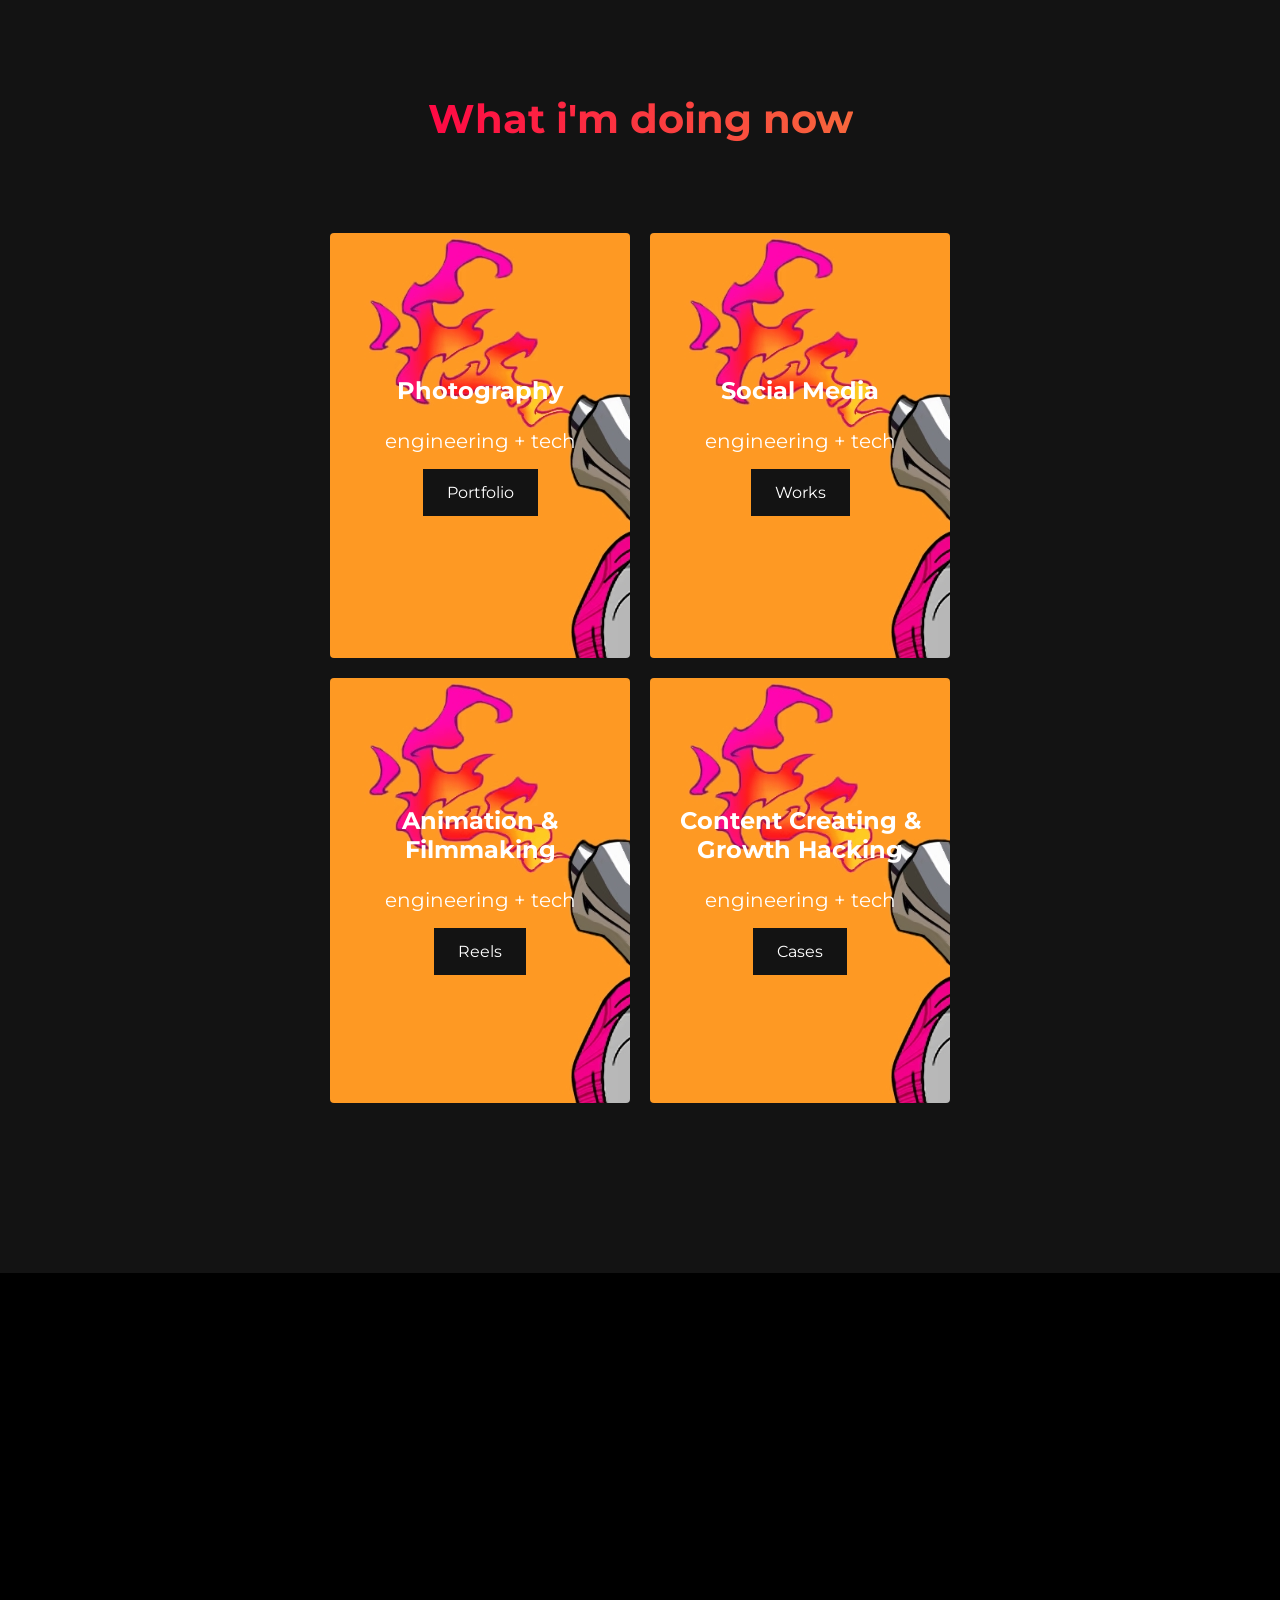
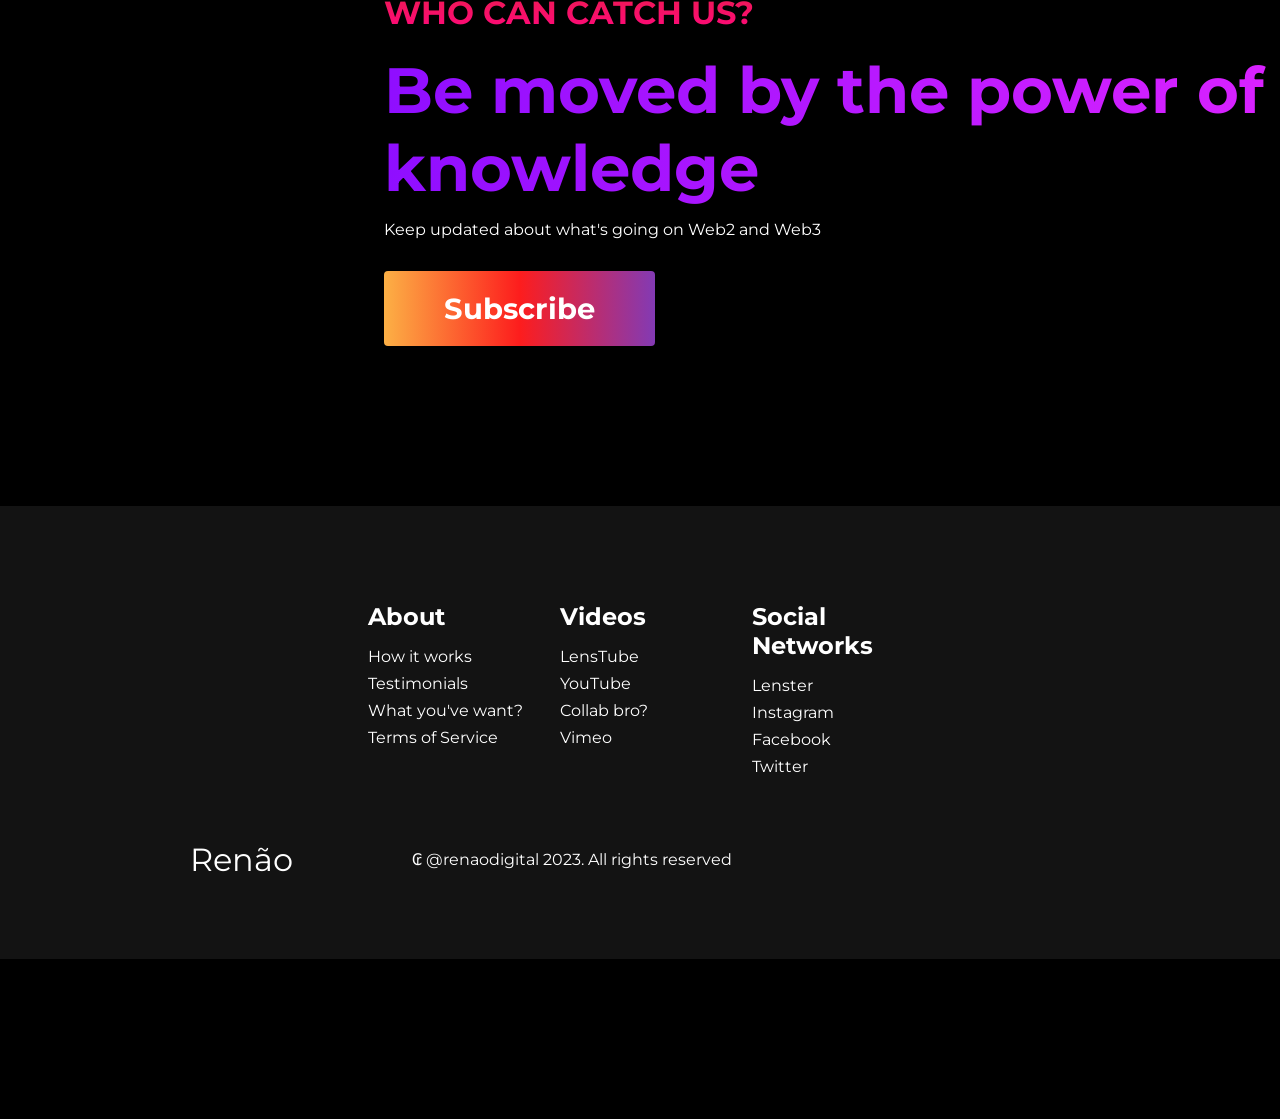
==== commit d84bd8d9: "21/03/2023 [08h15min]" ====
--- a/website (html-css-js)/home_page/index.html
+++ b/website (html-css-js)/home_page/index.html
@@ -12,7 +12,7 @@
     <!-- Navbar Section -->
     <nav class="navbar">
         <div class="navbar__container">
-            <a href="#home" id="navbar__logo">Renão</a>
+            <a href="/website (html-css-js)/home_page/index.html" id="navbar__logo">Renão</a>
             <div class="navbar__toggle" id="mobile-menu">
                 <span class="bar"></span>
                 <span class="bar"></span>
@@ -20,16 +20,16 @@
             </div>
             <ul class="navbar__menu">
                 <li class="navbar__item">
-                    <a href="#about" class="navbar__links" id="about-page">About</a>
+                    <a href="/website (html-css-js)/about/about.html" class="navbar__links" id="about-page">About</a>
                 </li>
                 <li class="navbar__item">
-                    <a href="#programming" class="navbar__links" id="devops-page">Programming</a>
+                    <a href="/website (html-css-js)/manifestos_documentation/programming/programming.html" class="navbar__links" id="manifesto_programming">Programming</a>
                 </li>
                 <li class="navbar__item">
-                    <a href="#art" class="navbar__links" id="portfolio-page">Art</a>
+                    <a href="/website (html-css-js)/manifestos_documentation/art_and_design/art_and_design_.html" class="navbar__links" id="manifesto_artandesign">Art</a>
                 </li>
                 <li class="navbar__item">
-                    <a href="#login" class="button" id="login">Login</a>
+                    <a href="#login_session" class="button" id="login">Login</a>
                 </li>
             </ul>
         </div>
@@ -65,22 +65,22 @@
         <div class="whatimdoing__card" id="1">
             <h2>Photography</h2>
             <p>engineering + tech</p>
-            <div class="whatimdoing__btn"><button>Contact me</button></div>
+            <div class="whatimdoing__btn"><button>Portfolio</button></div>
         </div>
         <div class="whatimdoing__card" id="2">
             <h2>Social Media</a></h2>
             <p>engineering + tech</p>
-            <div class="whatimdoing__btn"><button>Contact me</button></div>
+            <div class="whatimdoing__btn"><button>Works</button></div>
         </div>
         <div class="whatimdoing__card" id="3">
             <h2>Animation & Filmmaking</h2>
             <p>engineering + tech</p>
-            <div class="whatimdoing__btn"><button>Contact me</button></div>
+            <div class="whatimdoing__btn"><button>Reels</button></div>
         </div>
         <div class="whatimdoing__card" id="4">
             <h2>Content Creating & Growth Hacking</h2>
             <p>engineering + tech</p>
-            <div class="whatimdoing__btn"><button>Contact me</button></div>
+            <div class="whatimdoing__btn"><button>Cases</button></div>
         </div>
     </div>
 </div>
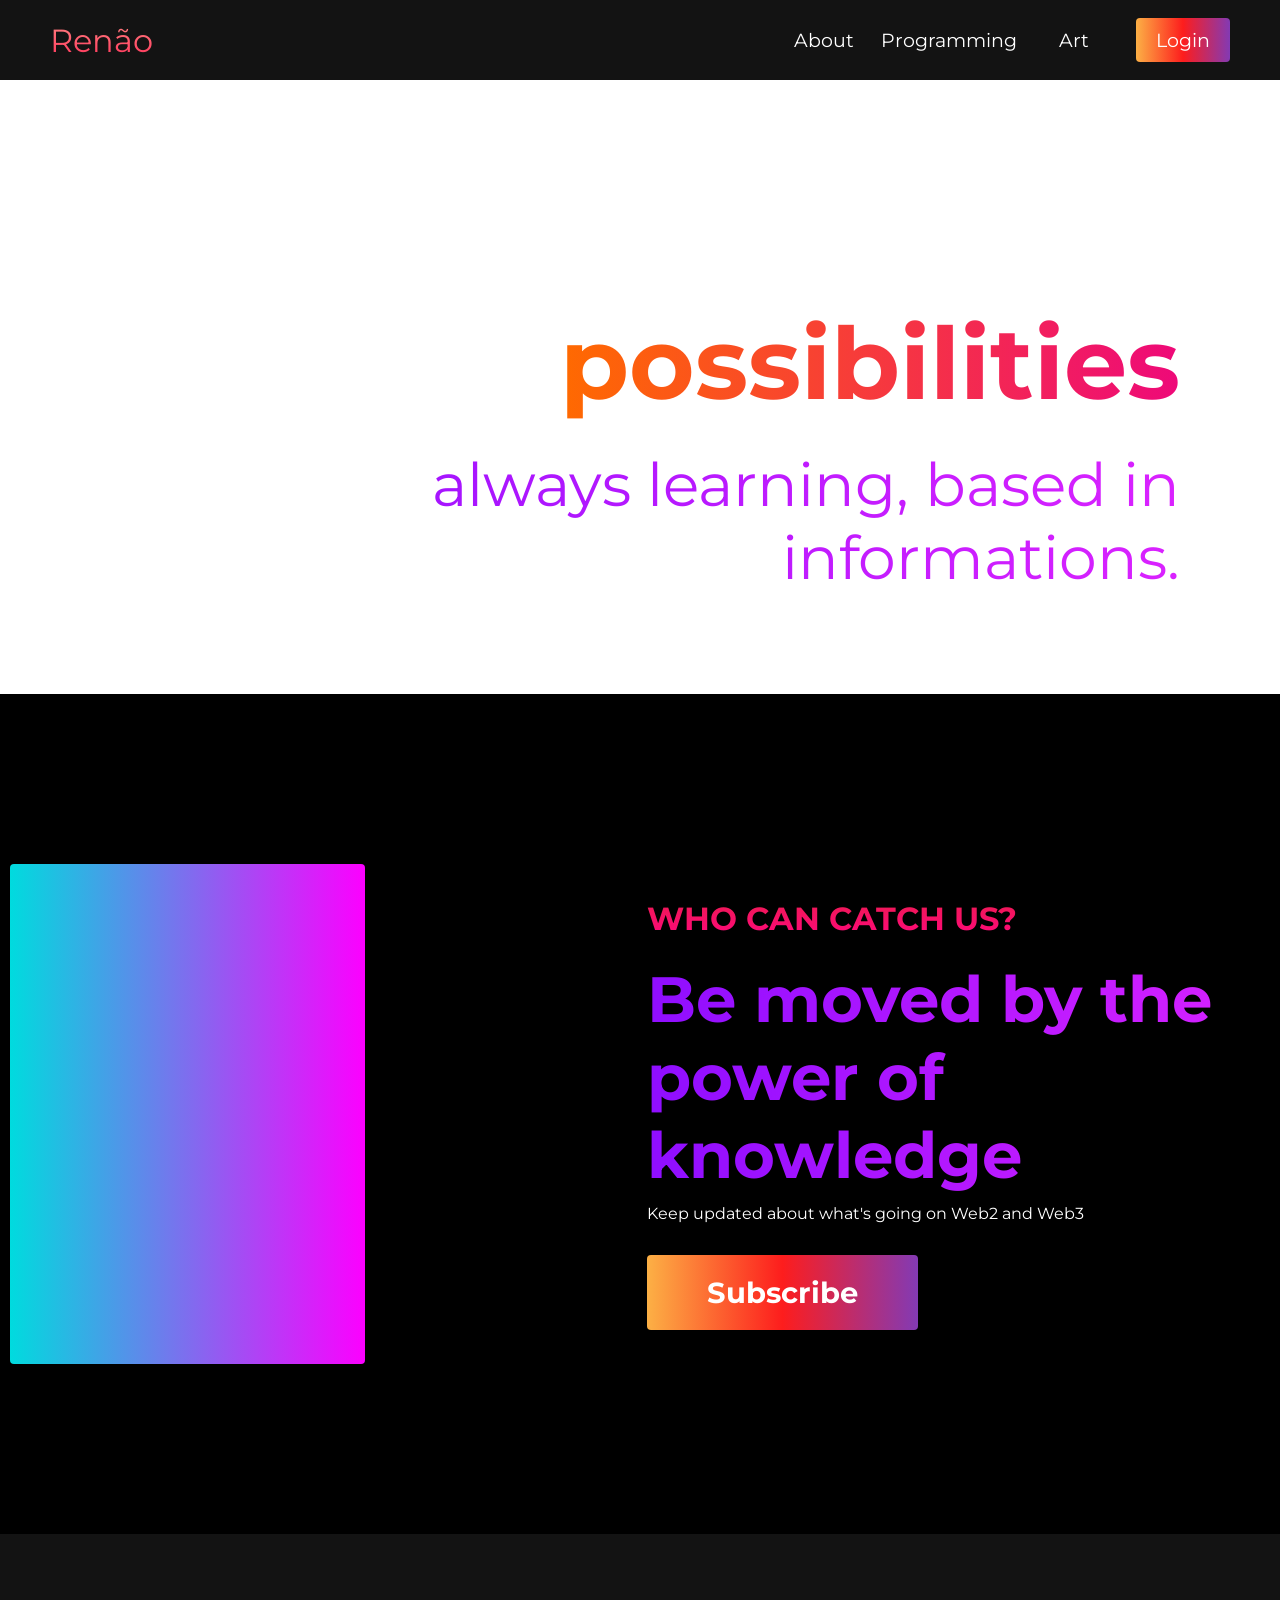
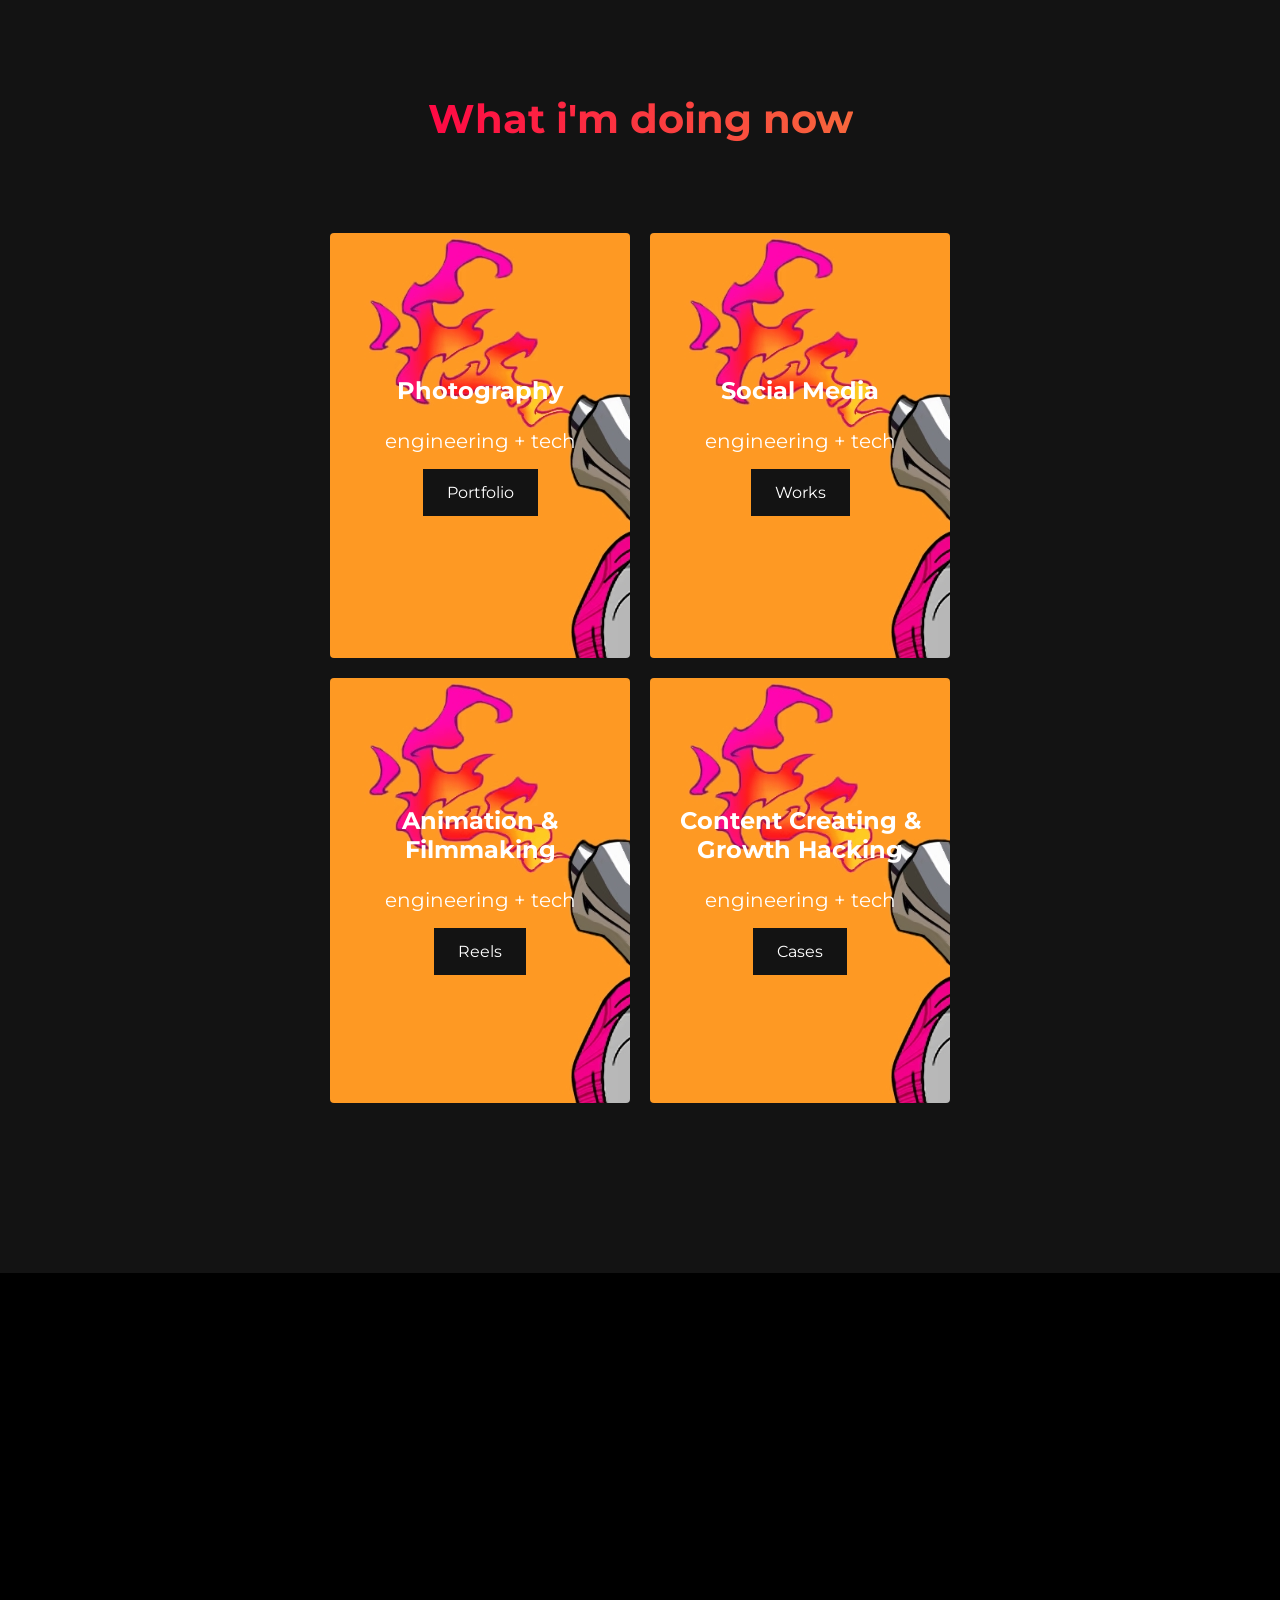
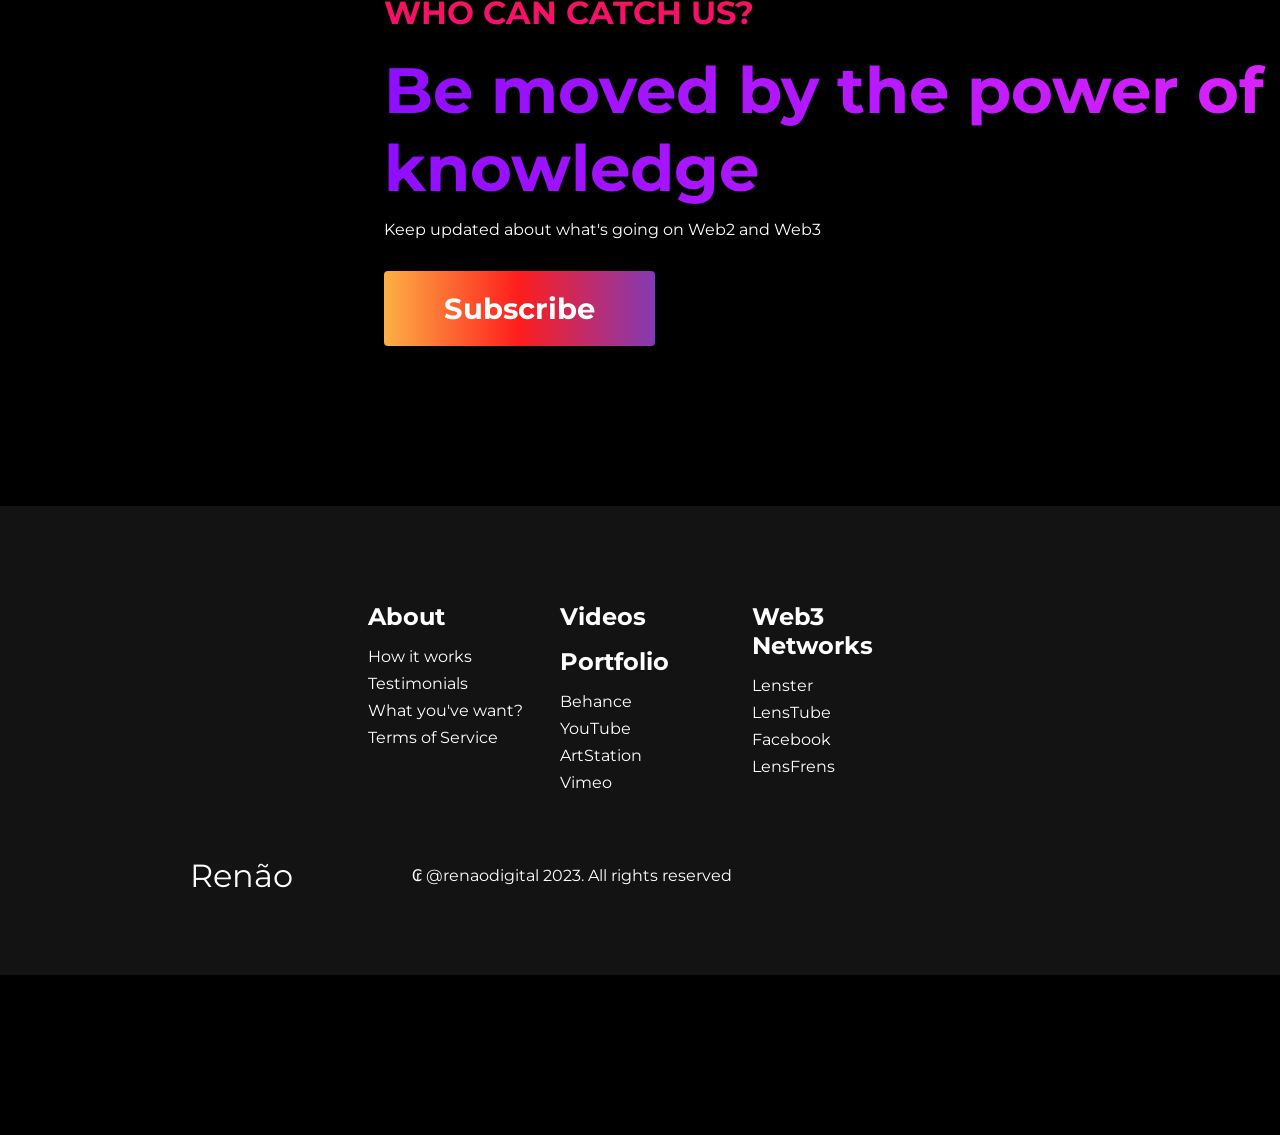
==== commit e40ea11a: "23/03/2023 [09h11min]" ====
--- a/website (html-css-js)/home_page/index.html
+++ b/website (html-css-js)/home_page/index.html
@@ -110,15 +110,16 @@
         <div class="footer__link--wrapper">
             <div class="footer__link--items">
                 <h2>Videos</h2>
-                <a href="/login">LensTube</a>
-                <a href="/login">YouTube</a> <a href="/login">Collab bro?</a>
-                <a href="/login">Vimeo</a>
+                <h2>Portfolio</h2>
+                <a href="https://renaofotografia.com/" target="_blank">Behance</a>
+                <a href="https://www.artstation.com/renaodigital" target="_blank">YouTube</a> <a href="/login">ArtStation</a>
+                <a href="https://vimeo.com/renaodigital" target="_blank">Vimeo</a>
             </div>
             <div class="footer__link--items">
-                <h2>Social Networks</h2>
-                <a href="/login">Lenster</a>
-                <a href="/login">Instagram</a> <a href="/login">Facebook</a>
-                <a href="/login">Twitter</a>
+                <h2>Web3 Networks</h2>
+                <a href="https://lenster.xyz/u/renaodigital" target="_blank">Lenster</a>
+                <a href="https://lenstube.xyz/channel/renaodigital.lens" target="_blank">LensTube</a> <a href="/login">Facebook</a>
+                <a href="https://www.lensfrens.xyz/renaodigital.lens" target="_blank">LensFrens</a>
             </div>
         </div>
     </div>
